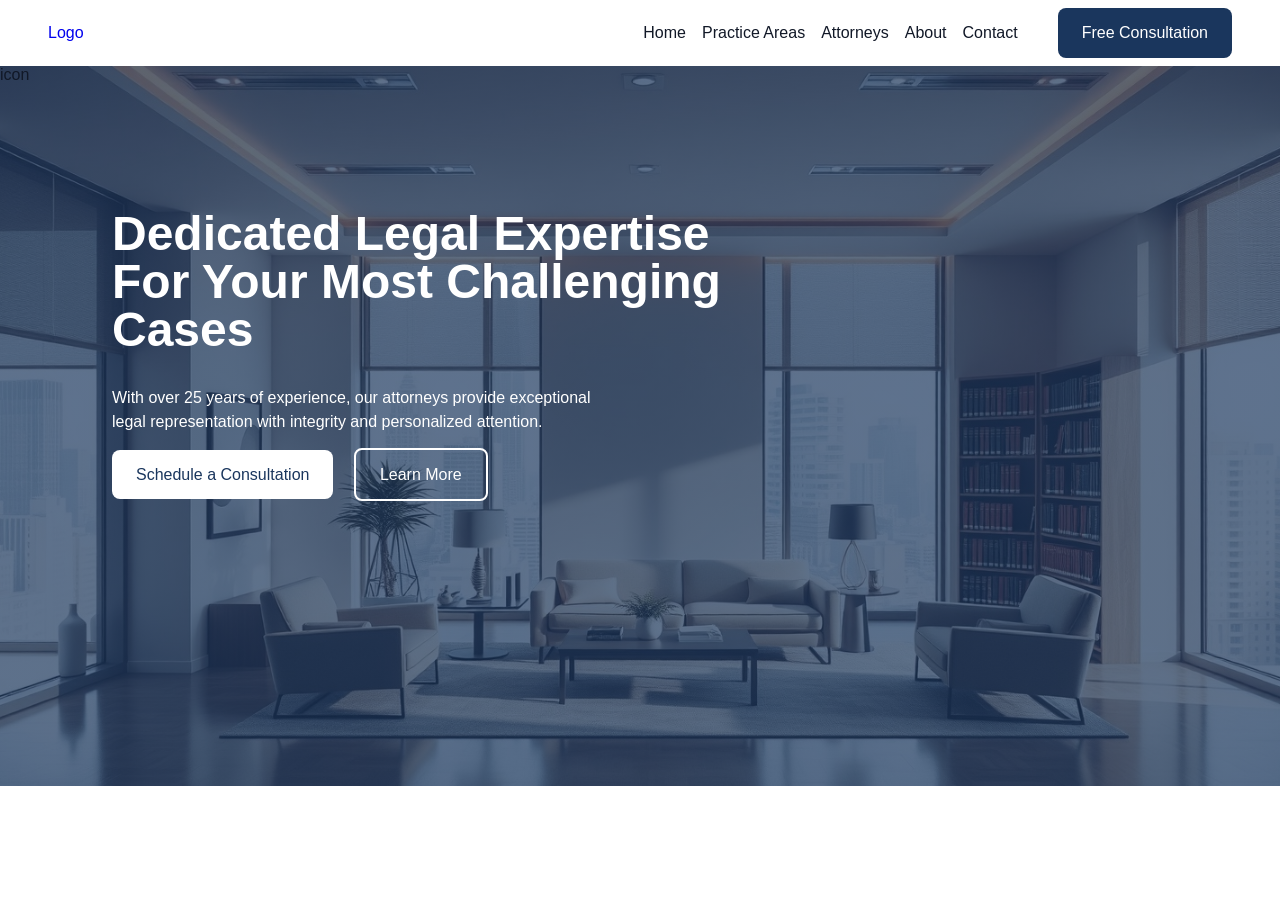
==== index.html @ 7a060d81 "styled hero section" ====
<!DOCTYPE html>
<html lang="en">
  <head>
    <meta charset="UTF-8" />
    <meta name="viewport" content="width=device-width, initial-scale=1.0" />
    <title>Morgan & Associates</title>
    <link rel="stylesheet" href="style.css" />
  </head>
  <body>
    <!-- Header -->
    <header class="navigation">
      <div class="navigation-container">
        <a href="#">Logo</a>

        <nav class="navlinks">
          <ul>
            <li><a href="#">Home</a></li>
            <li><a href="#">Practice Areas</a></li>
            <li><a href="#">Attorneys</a></li>
            <li><a href="#">About</a></li>
            <li><a href="#">Contact</a></li>
          </ul>
          <a href="#" class="nav-cta">Free Consultation</a>
          <a href="#" class="menu">menu</a>
        </nav>
      </div>
    </header>
    <!-- Header End -->

    <!-- Hero Section -->
    <section class="hero-section">
      <div class="hero-container">
        <div class="hero-content">
          <h1>
            Dedicated Legal Expertise <br />
            For Your Most Challenging <br />
            Cases
          </h1>
          <p>
            With over 25 years of experience, our attorneys provide exceptional
            <br />
            legal representation with integrity and personalized attention.
          </p>
          <div class="hero-btn">
            <a href="#">Schedule a Consultation</a>
            <a href="#" class="non-active">Learn More</a>
          </div>
        </div>
        <div>icon</div>
      </div>
    </section>
    <!-- Hero Section End -->
  </body>
</html>
---- style.css ----
* {
  margin: 0;
  padding: 0;
  box-sizing: border-box;
}

html {
  scroll-behavior: smooth;
}

:root {
  --primary-color--: #fff;
  --secondary-color--: #fafafb;
  --accent-color--: #1a365d;
  --border-radius--: 12px;
  --small-border-radius--: 8px;
}

body {
  font-family: "Montserrat", sans-serif;
  color: #111827;
}

ul {
  list-style: none;
}

a {
  text-decoration: none;
}

/* Header */

.navigation {
  padding: 0.5rem 3rem;
  background: var(--primary-color--);
}

.navigation-container {
  display: flex;
  align-items: center;
  justify-content: space-between;
}

.navlinks {
  display: flex;
  gap: 2.5rem;
  align-items: center;
}

.navlinks ul {
  display: flex;
  gap: 1rem;
  align-items: center;
}

.navlinks li a {
  color: #111827;
  font-weight: 500;
}

.nav-cta {
  padding: 1rem 1.5rem;
  background: var(--accent-color--);
  color: var(--primary-color--);
  border-radius: var(--small-border-radius--);
}

.navigation .menu {
  display: none;
}
/* Header End */

/* Hero Sectio */

.hero-section {
  background: linear-gradient(rgba(26, 54, 93, 0.7), rgba(26, 54, 93, 0.7)),
    url(images/banner.jpg);
  height: 80vh;
  width: 100%;
  background-position: center;
  background-size: cover;
  position: relative;
}

.hero-content {
  position: absolute;
  top: 9rem;
  left: 7rem;
}

.hero-content h1 {
  color: var(--primary-color--);
  font-size: 3rem;
  line-height: 3rem;
}

.hero-content p {
  color: var(--primary-color--);
  line-height: 1.5rem;
  margin-top: 2rem;
}

.hero-btn {
  margin-top: 2rem;
}

.hero-btn a {
  padding: 1rem 1.5rem;
  background: var(--primary-color--);
  color: var(--accent-color--);
  border-radius: var(--small-border-radius--);
  font-weight: 500;
}

.hero-btn .non-active {
  background: transparent;
  color: var(--primary-color--);
  border: 2px solid var(--primary-color--);
  margin-left: 1rem;
}
/* Hero Sectio End */
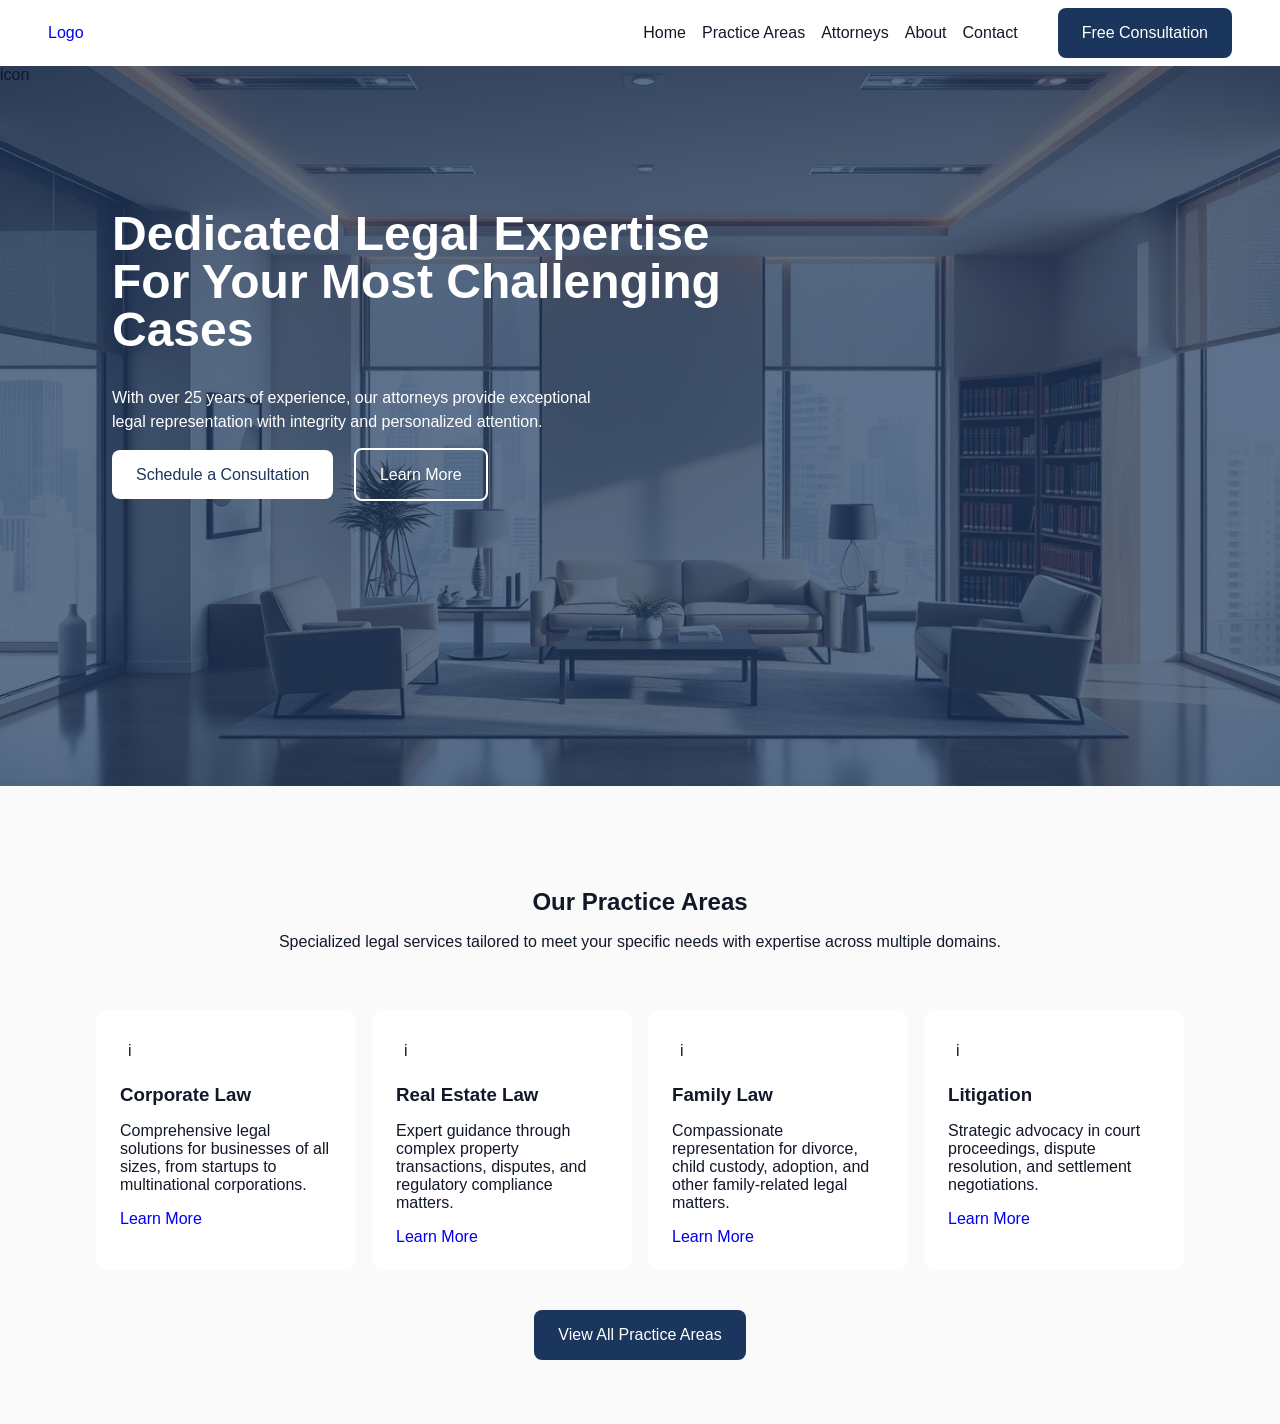
==== commit 98be2330: "styled practice area" ====
--- a/index.html
+++ b/index.html
@@ -50,5 +50,64 @@
       </div>
     </section>
     <!-- Hero Section End -->
+
+    <!-- Practice Areas -->
+    <section class="practice-area">
+      <div class="practice-area-container">
+        <div class="practice-area-topber">
+          <h2>Our Practice Areas</h2>
+          <p>
+            Specialized legal services tailored to meet your specific needs with
+            expertise across multiple domains.
+          </p>
+        </div>
+        <div class="practice-grid">
+          <!-- practice Item 1 -->
+          <div class="practice-items">
+            <div>i</div>
+            <h3>Corporate Law</h3>
+            <p>
+              Comprehensive legal solutions for businesses of all sizes, from
+              startups to multinational corporations.
+            </p>
+            <a href="#">Learn More </a>
+          </div>
+          <!-- practice Item 2 -->
+          <div class="practice-items">
+            <div>i</div>
+            <h3>Real Estate Law</h3>
+            <p>
+              Expert guidance through complex property transactions, disputes,
+              and regulatory compliance matters.
+            </p>
+            <a href="#">Learn More </a>
+          </div>
+          <!-- practice Item 3 -->
+          <div class="practice-items">
+            <div>i</div>
+            <h3>Family Law</h3>
+            <p>
+              Compassionate representation for divorce, child custody, adoption,
+              and other family-related legal matters.
+            </p>
+            <a href="#">Learn More </a>
+          </div>
+          <!-- practice Item 4 -->
+          <div class="practice-items">
+            <div>i</div>
+            <h3>Litigation</h3>
+            <p>
+              Strategic advocacy in court proceedings, dispute resolution, and
+              settlement negotiations.
+            </p>
+            <a href="#">Learn More </a>
+          </div>
+        </div>
+        <div class="practice-cta">
+          <a href="#">View All Practice Areas</a>
+        </div>
+      </div>
+    </section>
+    <!-- Practice Areas End -->
   </body>
 </html>
--- a/style.css
+++ b/style.css
@@ -120,3 +120,56 @@
   margin-left: 1rem;
 }
 /* Hero Sectio End */
+
+/* Practice Area */
+
+.practice-area {
+  padding: 2rem 3rem;
+  background: var(--secondary-color--);
+}
+
+.practice-area-container {
+  padding: 2rem;
+}
+
+.practice-area-topber {
+  text-align: center;
+  line-height: 2.5rem;
+  padding: 2rem;
+}
+
+.practice-grid {
+  display: grid;
+  gap: 1rem;
+  grid-template-columns: repeat(4, 1fr);
+  padding: 1rem;
+}
+
+.practice-items {
+  display: flex;
+  gap: 1rem;
+  flex-direction: column;
+  background: var(--primary-color--);
+  padding: 1.5rem;
+  border-radius: var(--border-radius--);
+}
+
+.practice-items div {
+  padding: 0.5rem;
+}
+
+.practice-cta {
+  display: flex;
+  align-items: center;
+  justify-content: center;
+  margin-top: 1.5rem;
+}
+
+.practice-cta a {
+  padding: 1rem 1.5rem;
+  background: var(--accent-color--);
+  color: var(--primary-color--);
+  border-radius: var(--small-border-radius--);
+  font-weight: 500;
+}
+/* Practice Area End */
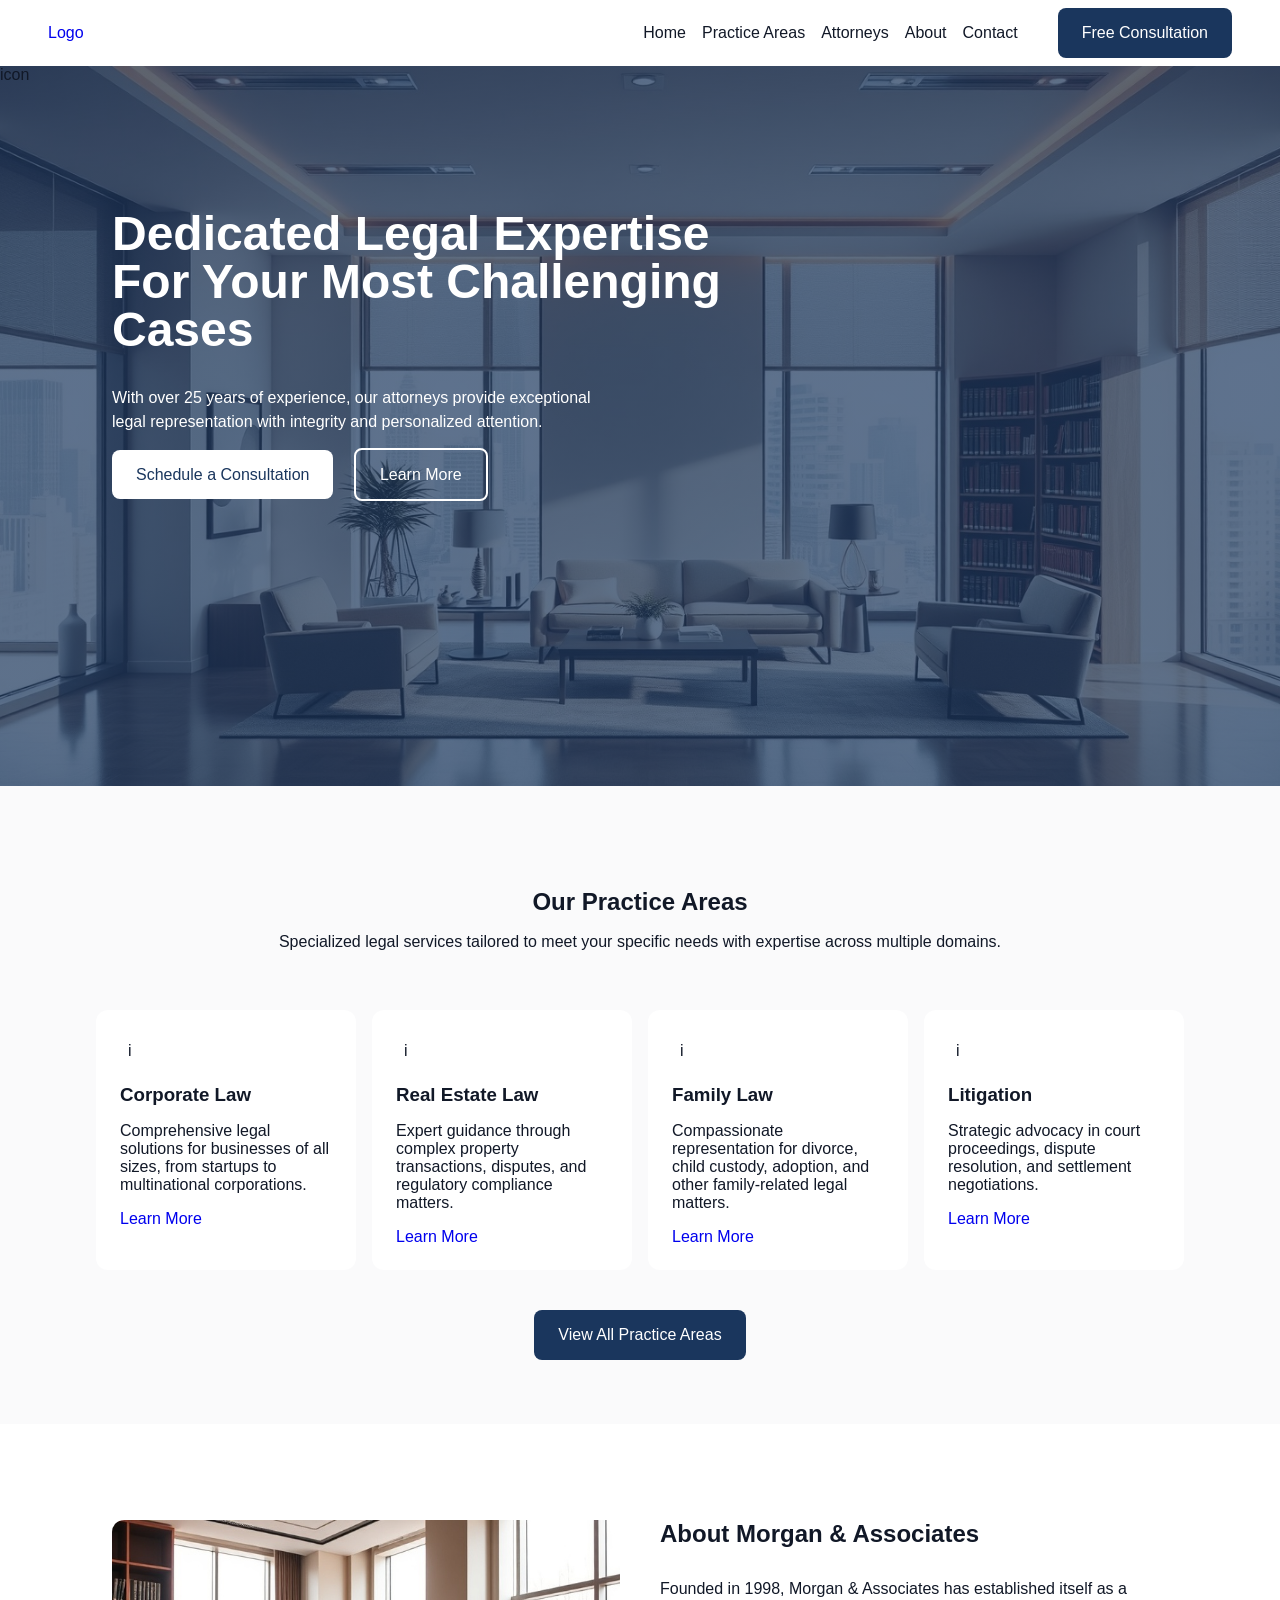
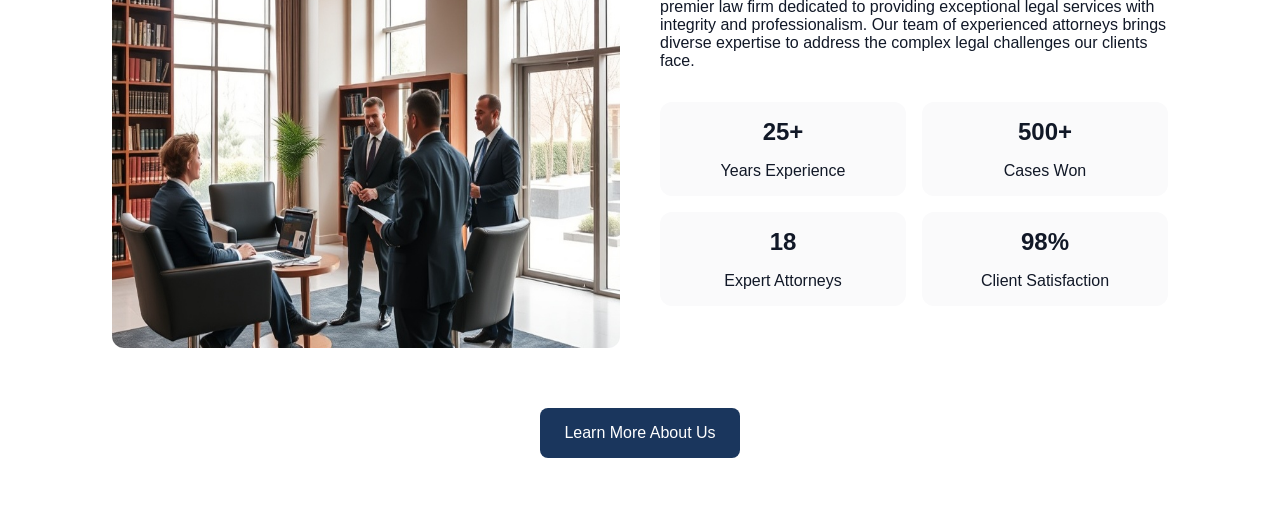
==== commit 28ff7169: "styled about firm" ====
--- a/index.html
+++ b/index.html
@@ -109,5 +109,54 @@
       </div>
     </section>
     <!-- Practice Areas End -->
+
+    <!-- About Firm Preview -->
+    <section class="about-firm">
+      <div class="about-firm-container">
+        <div class="about-firm-grid">
+          <!-- About Left Col -->
+          <div class="about-firm-items">
+            <img src="images/about.jpg" alt="About Our Firm" />
+          </div>
+          <!-- About Right Col -->
+          <div class="about-firm-items-right">
+            <h2>About Morgan & Associates</h2>
+            <p>
+              Founded in 1998, Morgan & Associates has established itself as a
+              premier law firm dedicated to providing exceptional legal services
+              with integrity and professionalism. Our team of experienced
+              attorneys brings diverse expertise to address the complex legal
+              challenges our clients face.
+            </p>
+            <div class="about-sub-grid">
+              <!-- Sub Grid Item 1 -->
+              <div class="sub-grid-items">
+                <p class="sub-heading">25+</p>
+                <p>Years Experience</p>
+              </div>
+              <!-- Sub Grid Item 2 -->
+              <div class="sub-grid-items">
+                <p class="sub-heading">500+</p>
+                <p>Cases Won</p>
+              </div>
+              <!-- Sub Grid Item 3 -->
+              <div class="sub-grid-items">
+                <p class="sub-heading">18</p>
+                <p>Expert Attorneys</p>
+              </div>
+              <!-- Sub Grid Item 4 -->
+              <div class="sub-grid-items">
+                <p class="sub-heading">98%</p>
+                <p>Client Satisfaction</p>
+              </div>
+            </div>
+          </div>
+        </div>
+        <div class="about-firm-cta">
+          <a href="#">Learn More About Us</a>
+        </div>
+      </div>
+    </section>
+    <!-- About Firm Preview End -->
   </body>
 </html>
--- a/style.css
+++ b/style.css
@@ -173,3 +173,70 @@
   font-weight: 500;
 }
 /* Practice Area End */
+
+/* About Firm Preview */
+
+.about-firm {
+  padding: 2rem 3rem;
+  background: var(--primary-color--);
+}
+
+.about-firm-container {
+  padding: 2rem;
+}
+
+.about-firm-grid {
+  display: grid;
+  gap: 2.5rem;
+  grid-template-columns: repeat(2, 1fr);
+  padding: 2rem;
+}
+
+.about-firm-items img {
+  width: 100%;
+  height: 428px;
+  border-radius: var(--border-radius--);
+}
+
+.about-firm-items-right {
+  display: flex;
+  gap: 2rem;
+  flex-direction: column;
+}
+
+.about-sub-grid {
+  display: grid;
+  gap: 1rem;
+  grid-template-columns: repeat(2, 1fr);
+}
+
+.sub-grid-items {
+  display: flex;
+  gap: 1rem;
+  flex-direction: column;
+  text-align: center;
+  padding: 1rem;
+  background: var(--secondary-color--);
+  border-radius: var(--border-radius--);
+}
+
+.sub-heading {
+  font-weight: bold;
+  font-size: 1.5rem;
+}
+
+.about-firm-cta {
+  display: flex;
+  align-items: center;
+  justify-content: center;
+  margin-top: 1.5rem;
+}
+
+.about-firm-cta a {
+  padding: 1rem 1.5rem;
+  background: var(--accent-color--);
+  color: var(--primary-color--);
+  border-radius: var(--small-border-radius--);
+  font-weight: 500;
+}
+/* About Firm Preview End */
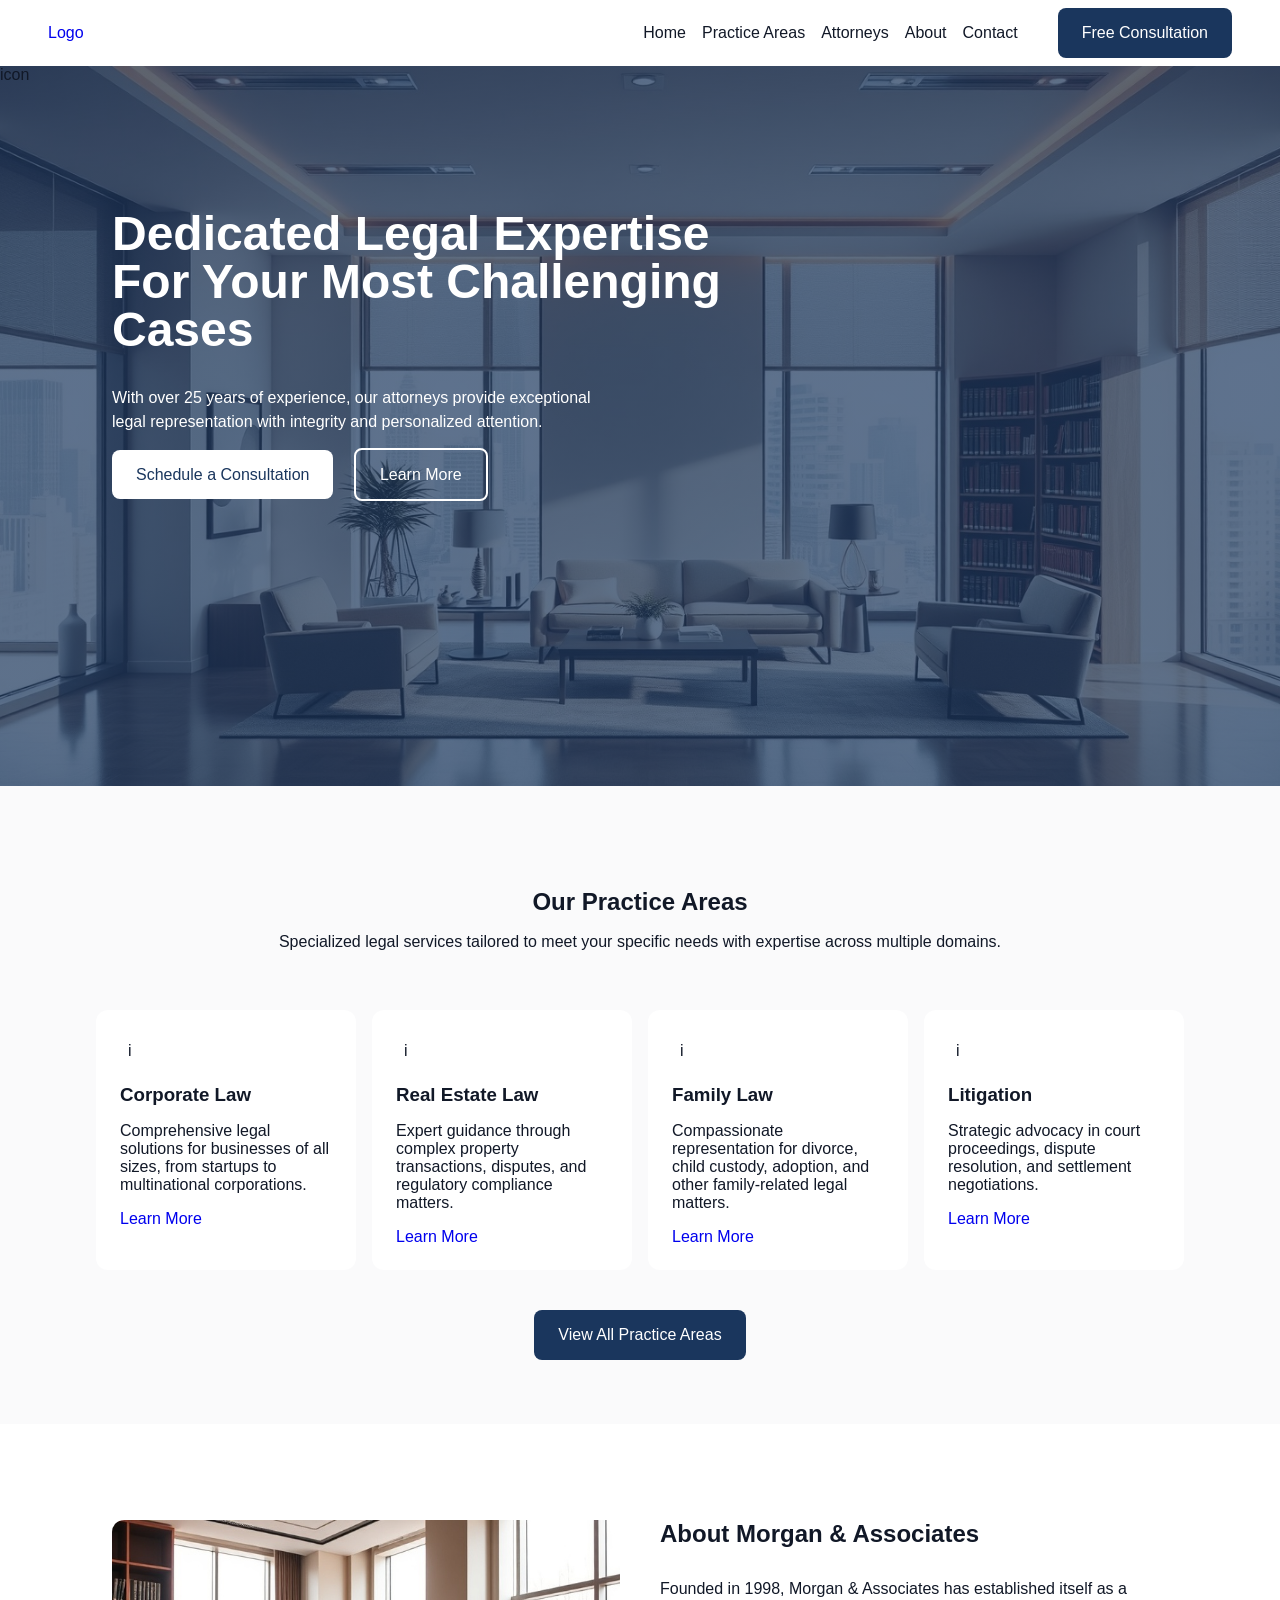
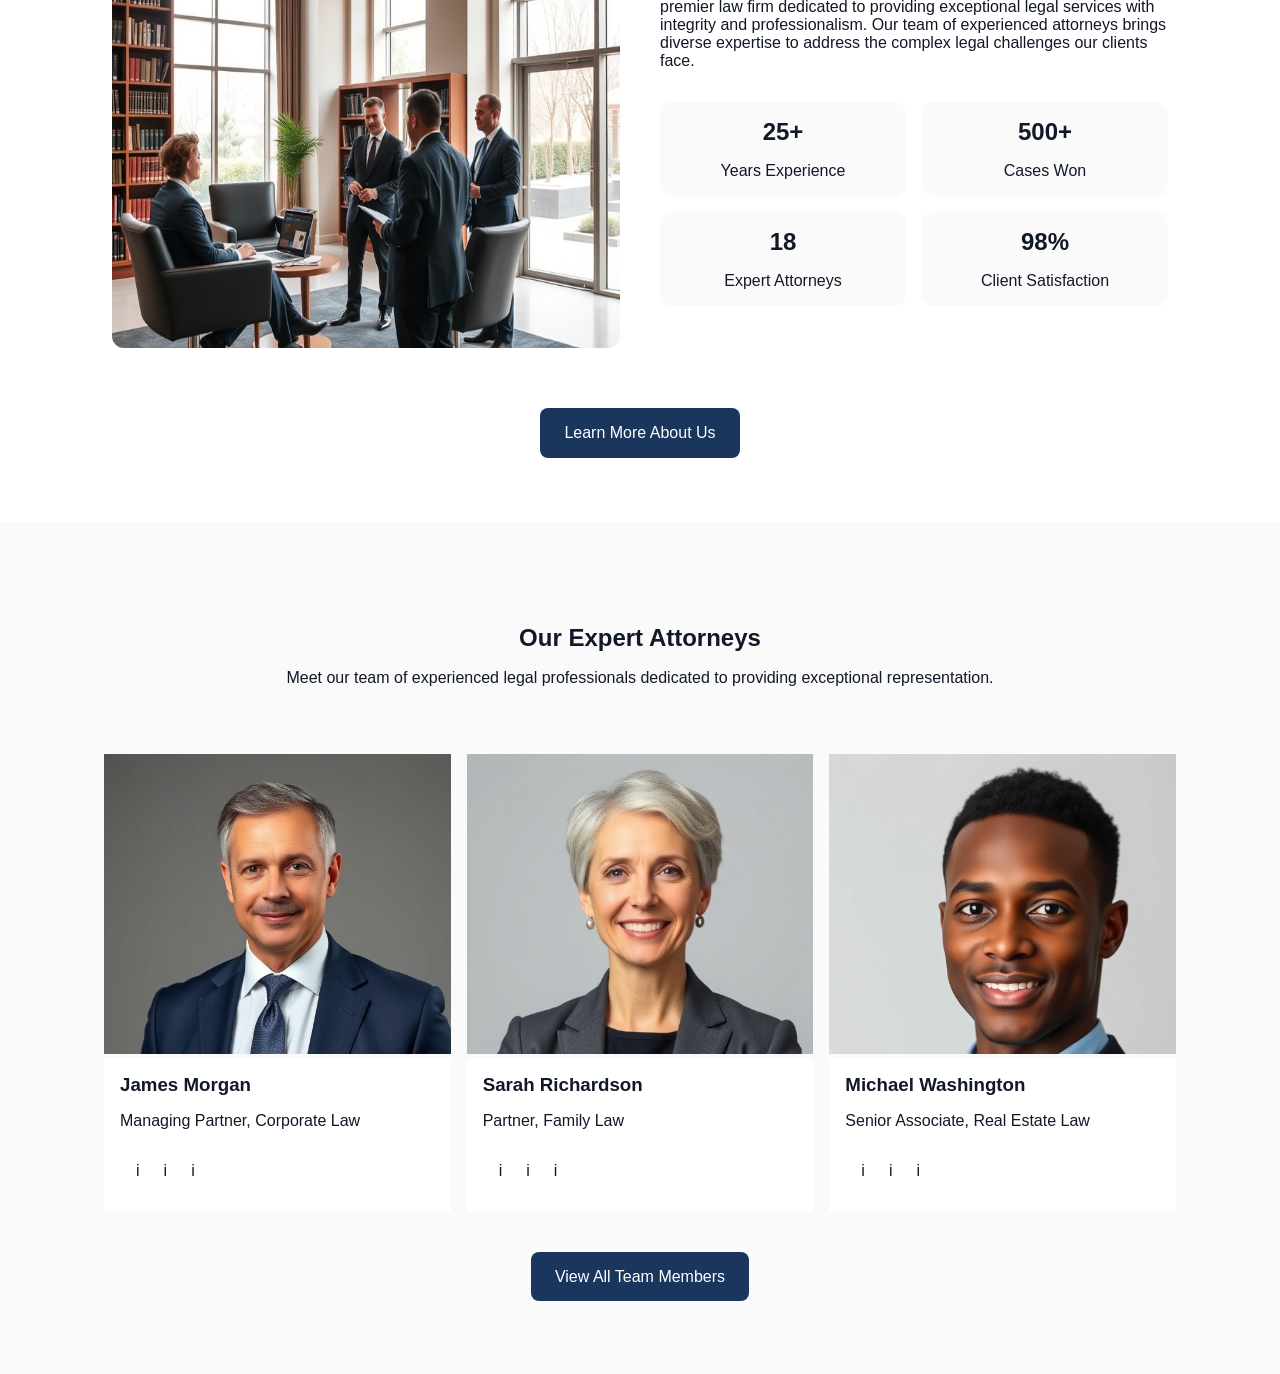
==== commit 93dae5c0: "styled arttorney section" ====
--- a/index.html
+++ b/index.html
@@ -158,5 +158,91 @@
       </div>
     </section>
     <!-- About Firm Preview End -->
+
+    <!-- Featured Attorneys -->
+    <section class="featured-attorney">
+      <div class="featured-attorney-container">
+        <div class="attorney-topber">
+          <h2>Our Expert Attorneys</h2>
+          <p>
+            Meet our team of experienced legal professionals dedicated to
+            providing exceptional representation.
+          </p>
+        </div>
+        <div class="attorney-grid">
+          <!-- attorney-item 1 -->
+          <div class="attorney-items">
+            <div class="img-container">
+              <img src="images/attorney-1.jpg" alt="James Morgan" />
+              <div class="img-text">
+                <p class="arttorney-details">
+                  With over 20 years of experience in corporate law, James leads
+                  our firm with expertise in complex business litigation and
+                  strategic legal counsel for Fortune 500 companies.
+                </p>
+              </div>
+            </div>
+            <div class="attorney-items-text">
+              <h3>James Morgan</h3>
+              <p>Managing Partner, Corporate Law</p>
+              <div class="icons">
+                <p>i</p>
+                <p>i</p>
+                <p>i</p>
+              </div>
+            </div>
+          </div>
+          <!-- attorney-item 2 -->
+          <div class="attorney-items">
+            <div class="img-container">
+              <img src="images/attorney-2.jpg" alt="Sarah Richardson" />
+              <div class="img-text">
+                <p class="arttorney-details">
+                  Sarah specializes in family law with particular expertise in
+                  high-asset divorce cases and complex child custody
+                  arrangements. She is known for her compassionate yet strategic
+                  approach.
+                </p>
+              </div>
+            </div>
+            <div class="attorney-items-text">
+              <h3>Sarah Richardson</h3>
+              <p>Partner, Family Law</p>
+              <div class="icons">
+                <p>i</p>
+                <p>i</p>
+                <p>i</p>
+              </div>
+            </div>
+          </div>
+          <!-- attorney-item 3 -->
+          <div class="attorney-items">
+            <div class="img-container">
+              <img src="images/attorney-3.jpg" alt="Michael Washington" />
+              <div class="img-text">
+                <p class="arttorney-details">
+                  Michael brings innovative approaches to real estate law,
+                  handling complex commercial property transactions and
+                  development projects across multiple jurisdictions.
+                </p>
+              </div>
+            </div>
+            <div class="attorney-items-text">
+              <h3>Michael Washington</h3>
+              <p>Senior Associate, Real Estate Law</p>
+              <div class="icons">
+                <p>i</p>
+                <p>i</p>
+                <p>i</p>
+              </div>
+            </div>
+          </div>
+          <div class="arttorney-cta">
+            <a href="#">View All Team Members</a>
+          </div>
+        </div>
+      </div>
+    </section>
+    <!-- Featured Attorneys End -->
   </body>
 </html>
--- a/style.css
+++ b/style.css
@@ -240,3 +240,84 @@
   font-weight: 500;
 }
 /* About Firm Preview End */
+
+/* Featured Attorney */
+
+.featured-attorney {
+  padding: 2rem 3rem;
+  background: var(--secondary-color--);
+}
+
+.featured-attorney-container {
+  padding: 2rem;
+}
+
+.attorney-topber {
+  text-align: center;
+  line-height: 2.5rem;
+  padding: 2rem;
+}
+
+.attorney-grid {
+  display: grid;
+  gap: 1rem;
+  grid-template-columns: repeat(3, 1fr);
+  padding: 1.5rem;
+}
+
+/* .attorney-items {
+  display: flex;
+  flex-direction: column;
+} */
+
+.attorney-items img {
+  width: 100%;
+  height: 300px;
+  object-position: top;
+  object-fit: cover;
+}
+
+.attorney-items .img-container {
+  position: relative;
+}
+
+.arttorney-details {
+  position: absolute;
+  width: 81%;
+  top: 6rem;
+  left: 3rem;
+  display: none;
+}
+
+.attorney-items-text {
+  padding: 1rem;
+  background: var(--primary-color--);
+}
+
+.attorney-items-text {
+  display: flex;
+  gap: 1rem;
+  flex-direction: column;
+}
+
+.icons {
+  display: flex;
+  gap: 1.5rem;
+  padding: 1rem;
+}
+
+.arttorney-cta {
+  margin-top: 2.5rem;
+  text-align: center;
+  grid-column: 2/3;
+}
+
+.arttorney-cta a {
+  padding: 1rem 1.5rem;
+  background: var(--accent-color--);
+  color: var(--primary-color--);
+  border-radius: var(--small-border-radius--);
+  font-weight: 500;
+  grid-column: 2/3;
+}
+/* Featured Attorney End */
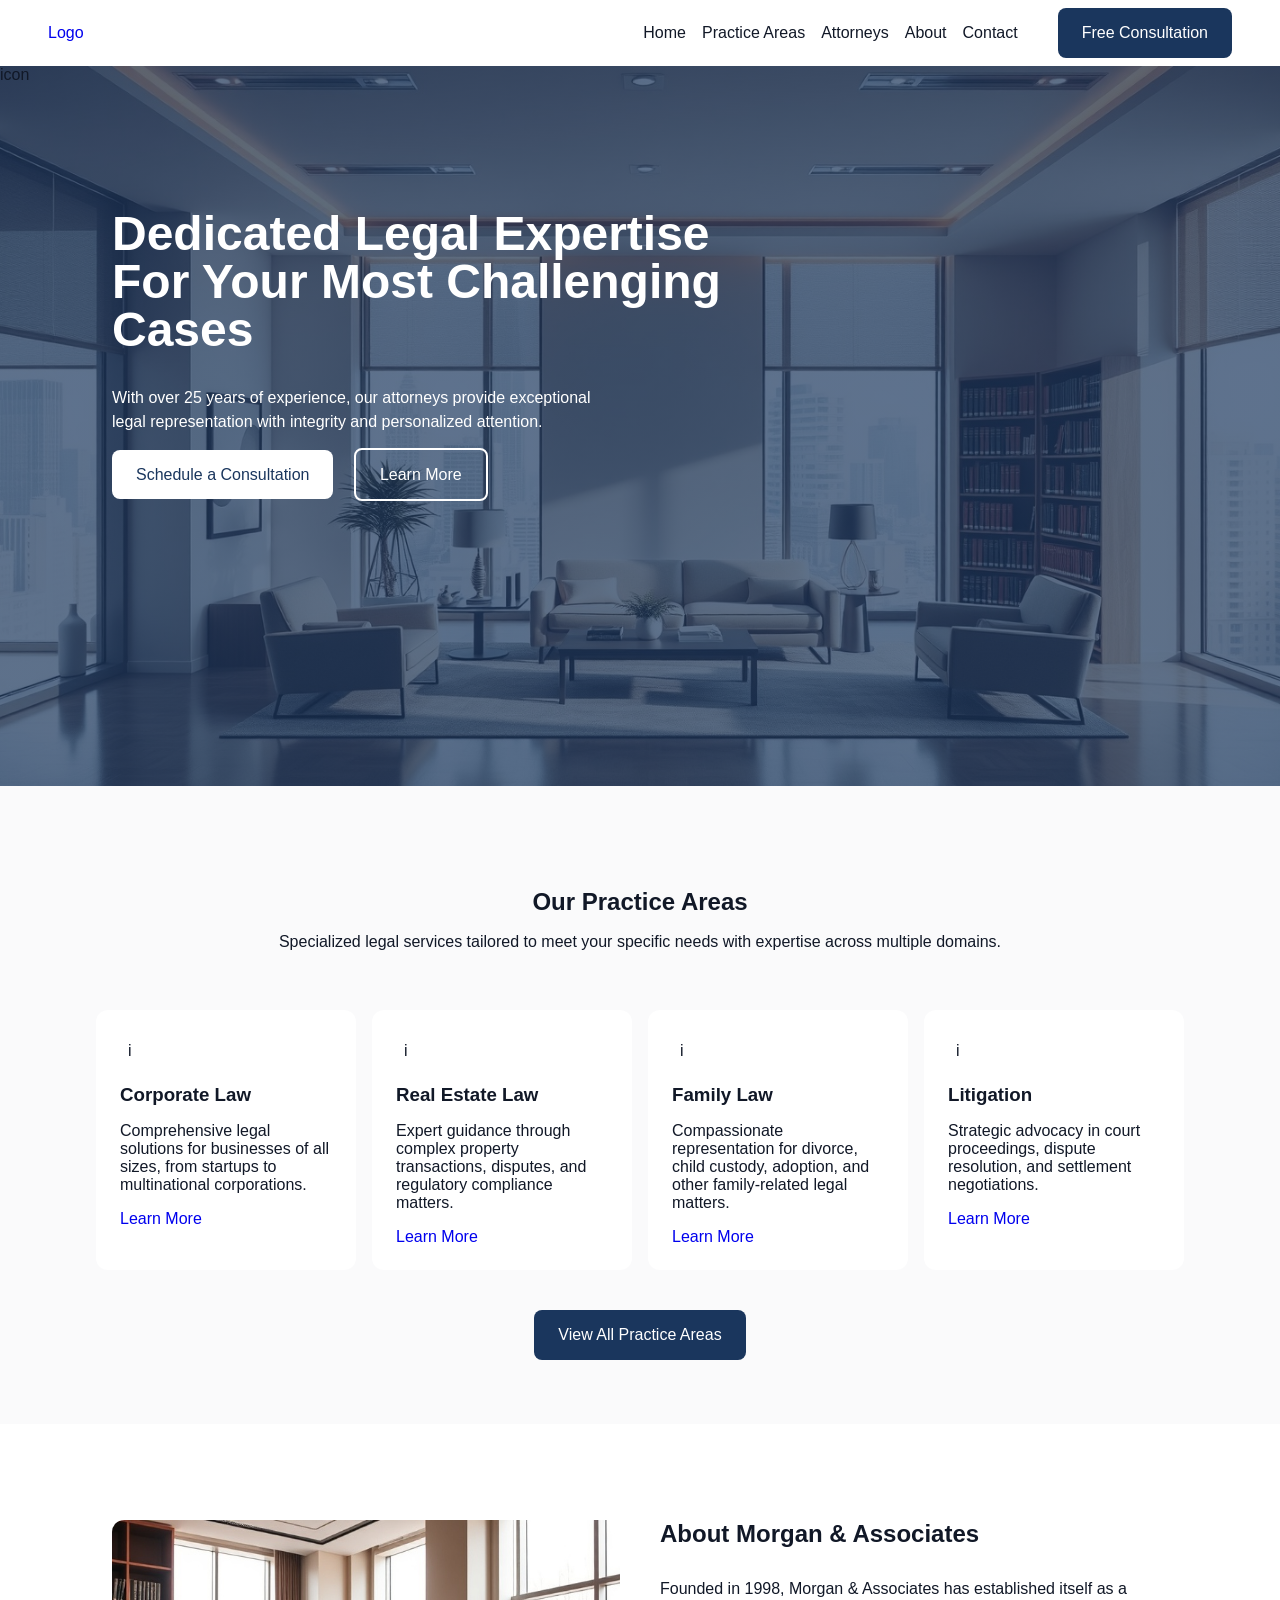
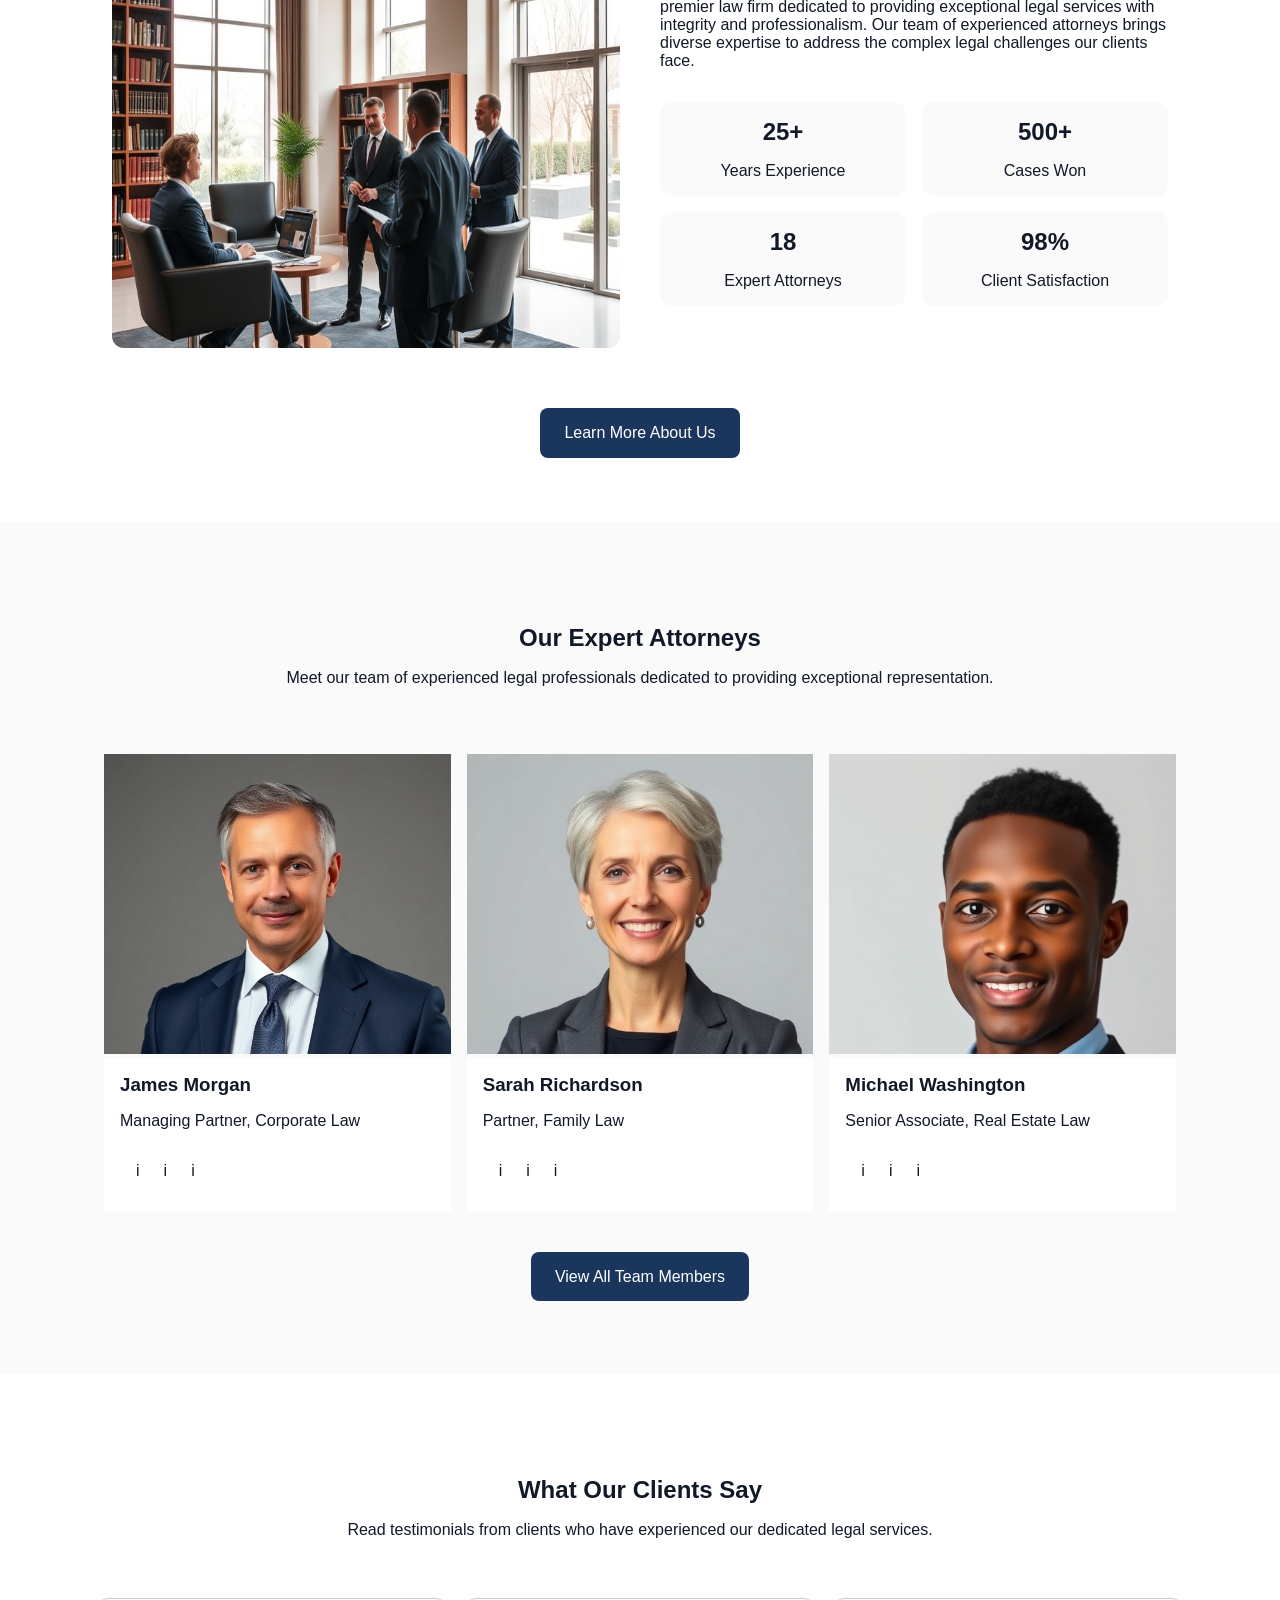
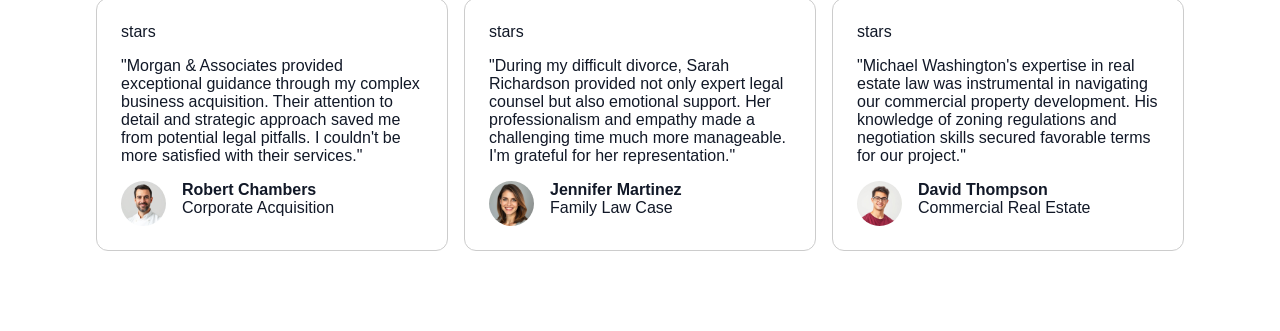
==== commit 7cee9661: "styled testimonial" ====
--- a/index.html
+++ b/index.html
@@ -244,5 +244,72 @@
       </div>
     </section>
     <!-- Featured Attorneys End -->
+
+    <!-- Client Testimonials -->
+    <section class="client-testimonial">
+      <div class="client-testimonial-container">
+        <div class="client-testimonial-topber">
+          <h2>What Our Clients Say</h2>
+          <p>
+            Read testimonials from clients who have experienced our dedicated
+            legal services.
+          </p>
+        </div>
+        <div class="testimonial-grid">
+          <!-- Testimonial Item 1 -->
+          <div class="testimonial-items">
+            <div class="stars">stars</div>
+            <p>
+              "Morgan & Associates provided exceptional guidance through my
+              complex business acquisition. Their attention to detail and
+              strategic approach saved me from potential legal pitfalls. I
+              couldn't be more satisfied with their services."
+            </p>
+            <div class="profile">
+              <img src="images/testimonial-2.jpg" alt="" />
+              <div class="profile-text">
+                <h4>Robert Chambers</h4>
+                <p>Corporate Acquisition</p>
+              </div>
+            </div>
+          </div>
+          <!-- Testimonial Item 2 -->
+          <div class="testimonial-items">
+            <div class="stars">stars</div>
+            <p>
+              "During my difficult divorce, Sarah Richardson provided not only
+              expert legal counsel but also emotional support. Her
+              professionalism and empathy made a challenging time much more
+              manageable. I'm grateful for her representation."
+            </p>
+            <div class="profile">
+              <img src="images/testimonial-1.jpg" alt="" />
+              <div class="profile-text">
+                <h4>Jennifer Martinez</h4>
+                <p>Family Law Case</p>
+              </div>
+            </div>
+          </div>
+          <!-- Testimonial Item 3 -->
+          <div class="testimonial-items">
+            <div class="stars">stars</div>
+            <p>
+              "Michael Washington's expertise in real estate law was
+              instrumental in navigating our commercial property development.
+              His knowledge of zoning regulations and negotiation skills secured
+              favorable terms for our project."
+            </p>
+            <div class="profile">
+              <img src="images/testimonial-3.jpg" alt="" />
+              <div class="profile-text">
+                <h4>David Thompson</h4>
+                <p>Commercial Real Estate</p>
+              </div>
+            </div>
+          </div>
+        </div>
+      </div>
+    </section>
+    <!-- Client Testimonials End -->
   </body>
 </html>
--- a/style.css
+++ b/style.css
@@ -321,3 +321,48 @@
   grid-column: 2/3;
 }
 /* Featured Attorney End */
+
+/* Client Testimonial */
+
+.client-testimonial {
+  padding: 2rem 3rem;
+  background: var(--primary-color--);
+}
+
+.client-testimonial-container {
+  padding: 2rem;
+}
+
+.client-testimonial-topber {
+  text-align: center;
+  line-height: 2.5rem;
+  padding: 2rem;
+}
+
+.testimonial-grid {
+  display: grid;
+  gap: 1rem;
+  grid-template-columns: repeat(3, 1fr);
+  padding: 1rem;
+}
+
+.testimonial-items {
+  display: flex;
+  gap: 1rem;
+  flex-direction: column;
+  padding: 1.5rem;
+  border: 1px solid #ccc;
+  border-radius: var(--border-radius--);
+}
+
+.profile {
+  display: flex;
+  gap: 1rem;
+}
+
+.profile img {
+  width: 45px;
+  height: 45px;
+  border-radius: 50%;
+}
+/* Client Testimonial End */
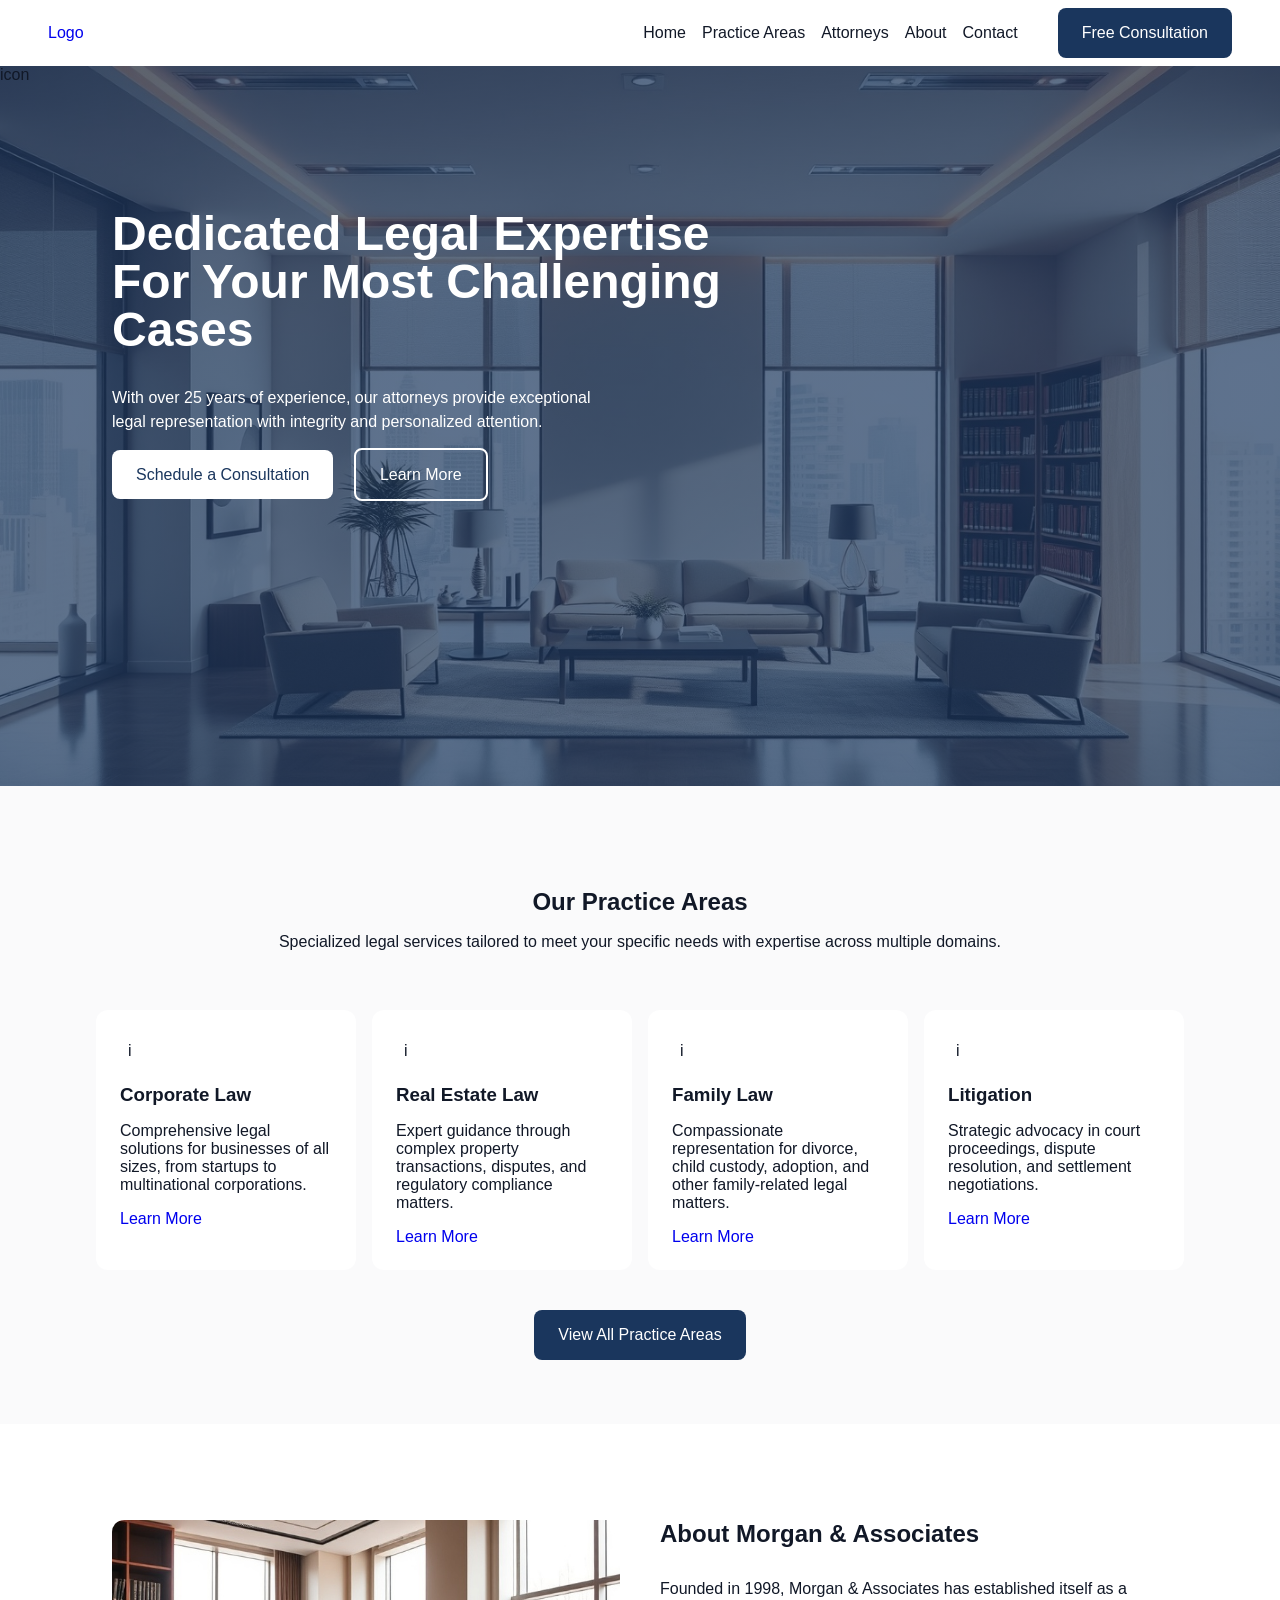
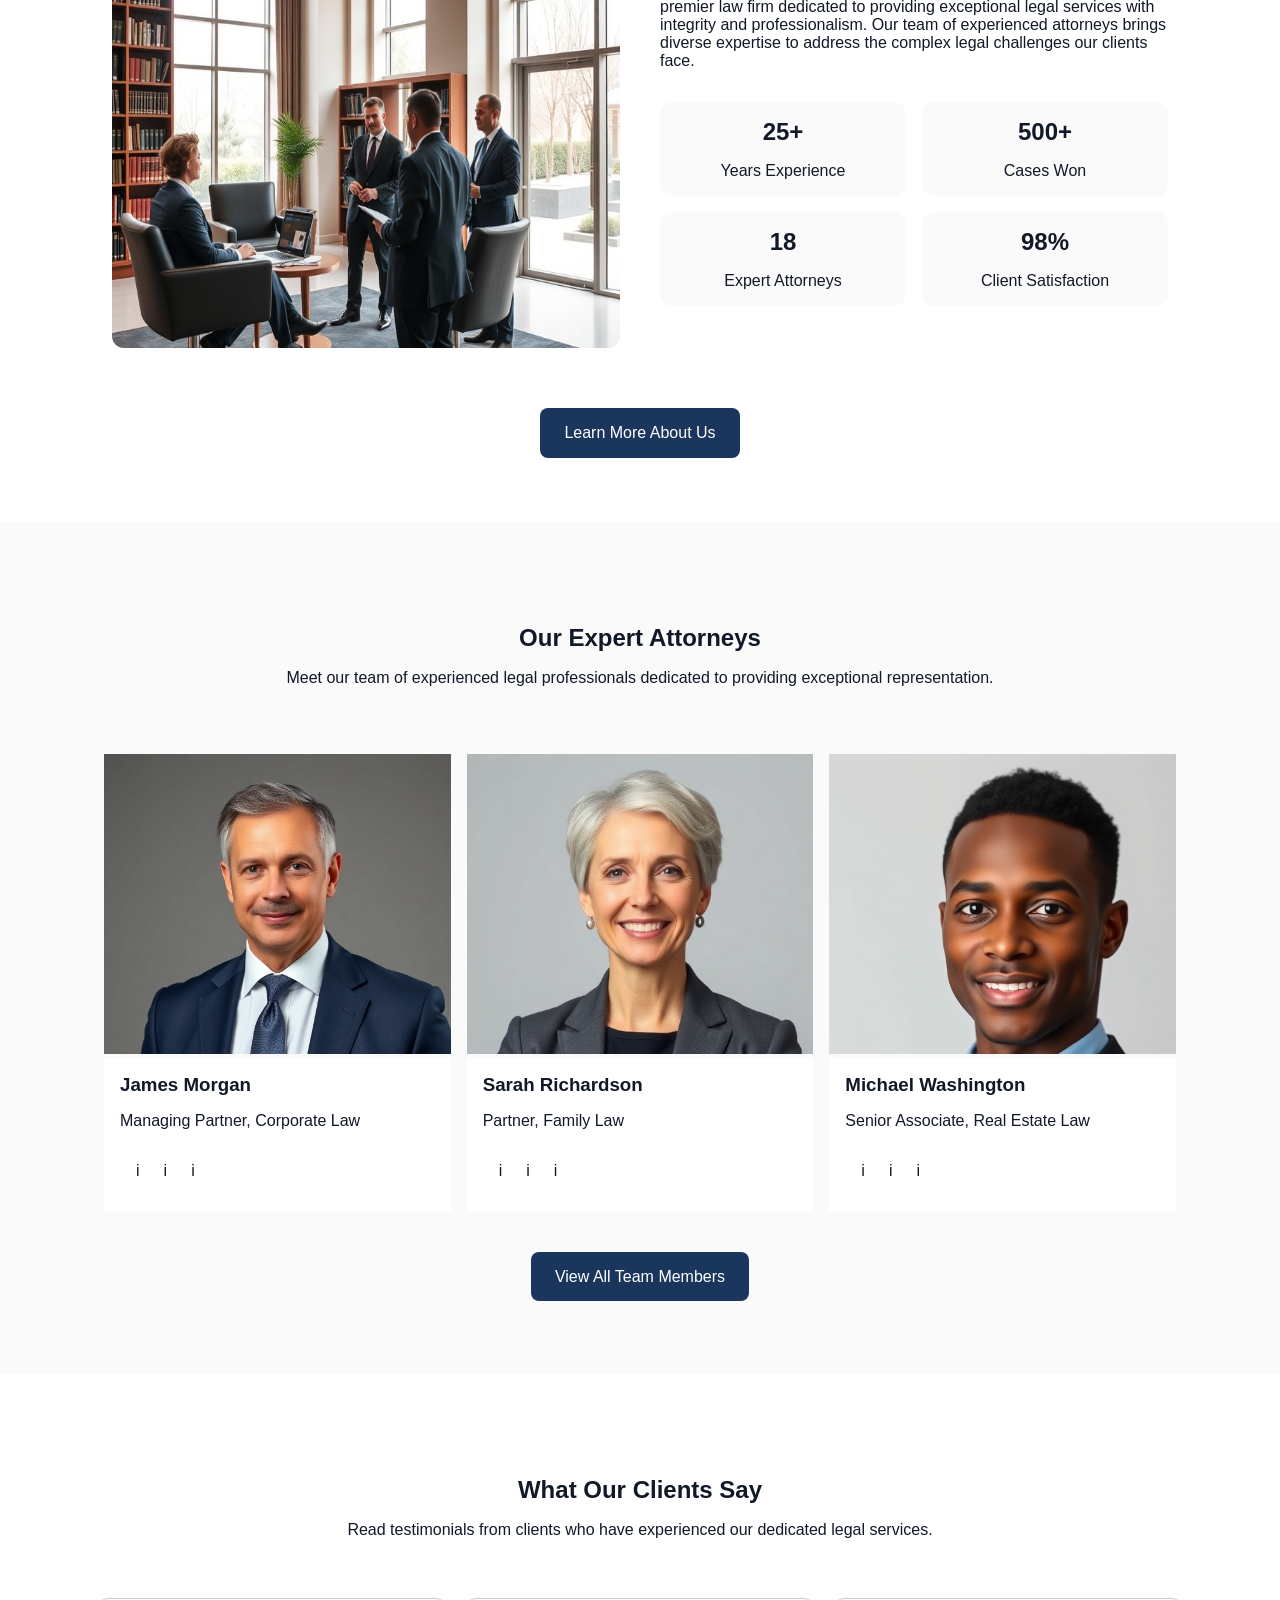
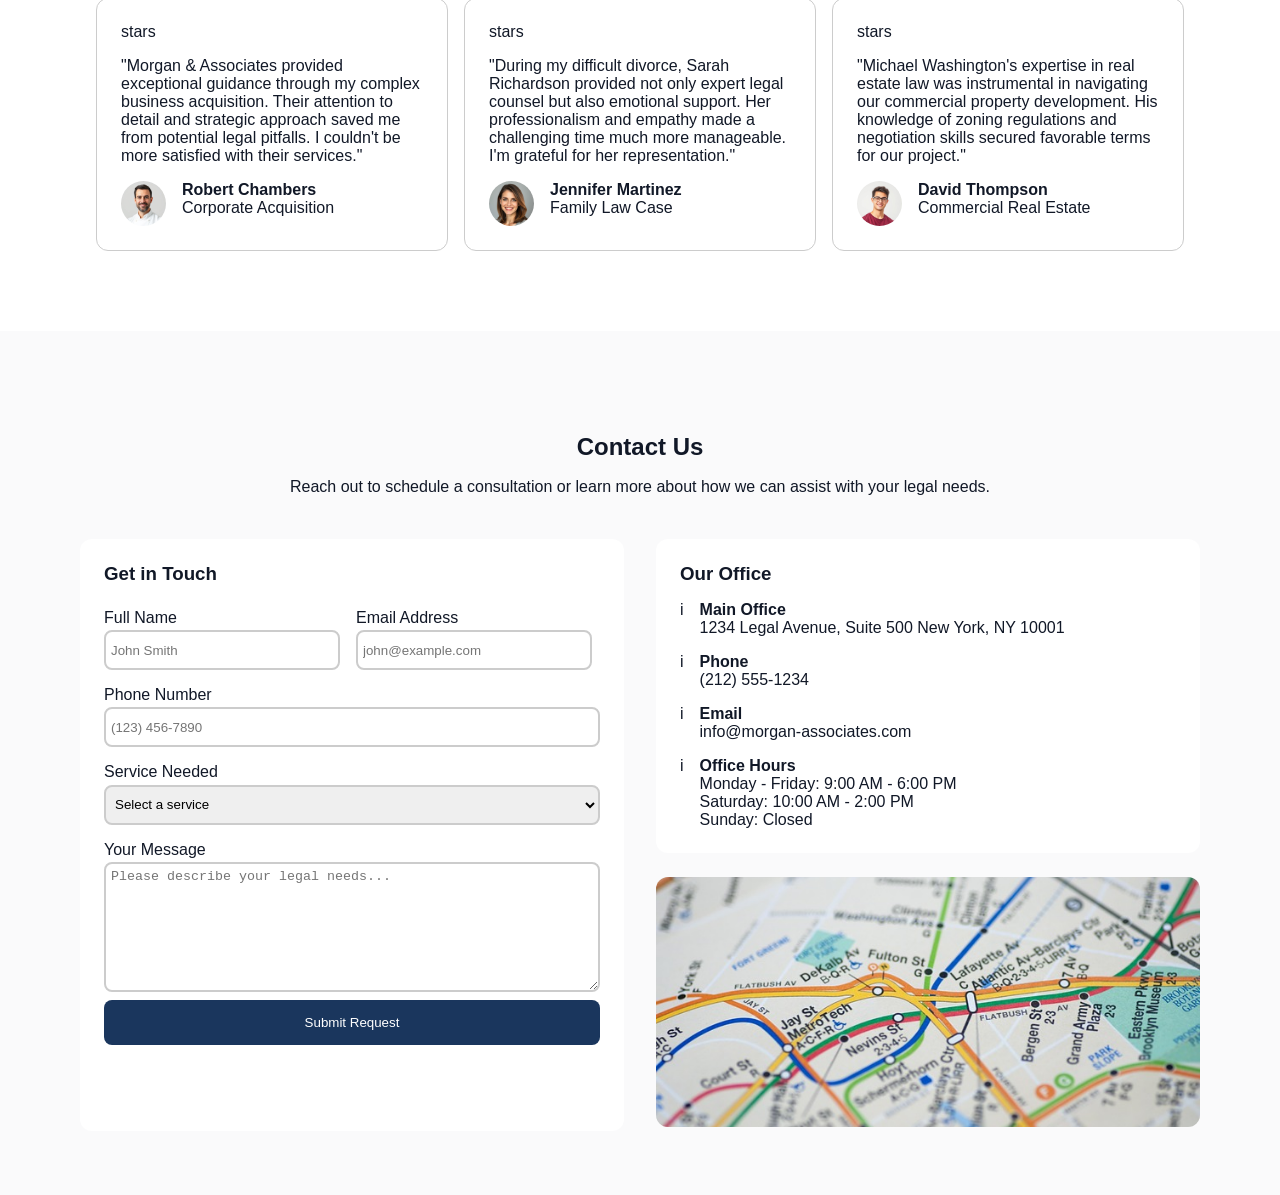
==== commit 21c90ba9: "styled contact section" ====
--- a/index.html
+++ b/index.html
@@ -311,5 +311,118 @@
       </div>
     </section>
     <!-- Client Testimonials End -->
+
+    <!-- Contact Section -->
+    <section class="contact-section">
+      <div class="contact-section-container">
+        <div class="contact-topber">
+          <h2>Contact Us</h2>
+          <p>
+            Reach out to schedule a consultation or learn more about how we can
+            assist with your legal needs.
+          </p>
+        </div>
+        <div class="contact-grid">
+          <!-- Contact Item 1 -->
+          <div class="contact-items">
+            <h3>Get in Touch</h3>
+            <form>
+              <!-- Topber -->
+              <div class="form-topber">
+                <div>
+                  <label for="name">Full Name</label>
+                  <input type="text" id="name" placeholder="John Smith" />
+                </div>
+                <div>
+                  <label for="email">Email Address</label>
+                  <input
+                    type="email"
+                    id="email"
+                    placeholder="john@example.com"
+                  />
+                </div>
+              </div>
+              <!-- Topber End -->
+              <!-- Tel -->
+              <div class="input-wrap">
+                <label for="phone">Phone Number</label>
+                <input type="tel" id="phone" placeholder="(123) 456-7890" />
+              </div>
+              <!-- Service -->
+              <div class="input-wrap">
+                <label for="service">Service Needed</label>
+                <div class="relative">
+                  <select id="service">
+                    <option value="" selected="" disabled="">
+                      Select a service
+                    </option>
+                    <option value="corporate">Corporate Law</option>
+                    <option value="real-estate">Real Estate Law</option>
+                    <option value="family">Family Law</option>
+                    <option value="litigation">Litigation</option>
+                    <option value="other">Other</option>
+                  </select>
+                </div>
+              </div>
+              <!-- textare -->
+              <div class="input-wrap">
+                <label for="message">Your Message</label>
+                <textarea
+                  id="message"
+                  rows="4"
+                  placeholder="Please describe your legal needs..."
+                ></textarea>
+              </div>
+              <button type="submit">Submit Request</button>
+            </form>
+          </div>
+          <!-- Contact Item 2 -->
+          <div class="contact-items-left">
+            <div class="contact-items">
+              <h3>Our Office</h3>
+              <!-- Office Items 1 -->
+              <div class="office-items">
+                <div>i</div>
+                <div>
+                  <h4>Main Office</h4>
+                  <p>1234 Legal Avenue, Suite 500 New York, NY 10001</p>
+                </div>
+              </div>
+              <!-- Office Items 2 -->
+              <div class="office-items">
+                <div>i</div>
+                <div>
+                  <h4>Phone</h4>
+                  <p>(212) 555-1234</p>
+                </div>
+              </div>
+              <!-- Office Items 3 -->
+              <div class="office-items">
+                <div>i</div>
+                <div>
+                  <h4>Email</h4>
+                  <p>info@morgan-associates.com</p>
+                </div>
+              </div>
+              <!-- Office Items 4 -->
+              <div class="office-items">
+                <div>i</div>
+                <div>
+                  <h4>Office Hours</h4>
+                  <p>Monday - Friday: 9:00 AM - 6:00 PM</p>
+                  <p>Saturday: 10:00 AM - 2:00 PM</p>
+                  <p>Sunday: Closed</p>
+                </div>
+              </div>
+            </div>
+
+            <div>
+              <img src="images/map.jpg" alt="map" />
+            </div>
+          </div>
+        </div>
+      </div>
+    </section>
+    <!-- Contact Section End -->
   </body>
 </html>
--- a/style.css
+++ b/style.css
@@ -366,3 +366,112 @@
   border-radius: 50%;
 }
 /* Client Testimonial End */
+
+/* Contact Section */
+
+.contact-section {
+  padding: 2rem 3rem;
+  background: var(--secondary-color--);
+}
+
+.contact-section-container {
+  padding: 2rem;
+}
+
+.contact-topber {
+  text-align: center;
+  line-height: 2.5rem;
+  padding: 2rem;
+}
+
+.contact-grid {
+  display: grid;
+  gap: 2rem;
+  grid-template-columns: repeat(2, 1fr);
+}
+
+.contact-items {
+  display: flex;
+  gap: 1rem;
+  flex-direction: column;
+  background: var(--primary-color--);
+  padding: 1.5rem;
+  border-radius: var(--border-radius--);
+}
+
+.form-topber {
+  display: flex;
+  gap: 1rem;
+  padding: 0.5rem 0;
+}
+
+.form-topber input {
+  border: 2px solid #ccc;
+  width: 236px;
+  height: 40px;
+  padding-left: 5px;
+  border-radius: var(--small-border-radius--);
+  outline: 0;
+}
+
+.form-topber div {
+  display: flex;
+  gap: 0.2rem;
+  flex-direction: column;
+}
+
+.contact-items .input-wrap {
+  display: flex;
+  gap: 0.2rem;
+  flex-direction: column;
+  padding: 0.5rem 0;
+}
+
+.input-wrap input,
+select {
+  border: 2px solid #ccc;
+  width: 100%;
+  height: 40px;
+  padding-left: 5px;
+  border-radius: var(--small-border-radius--);
+  outline: 0;
+}
+
+.input-wrap textarea {
+  border: 2px solid #ccc;
+  width: 100%;
+  height: 130px;
+  padding: 5px;
+  border-radius: var(--small-border-radius--);
+  outline: 0;
+}
+
+.contact-items .office-items {
+  display: flex;
+  gap: 1rem;
+}
+
+.contact-items-left {
+  display: flex;
+  gap: 1.5rem;
+  flex-direction: column;
+}
+
+.contact-items-left img {
+  width: 100%;
+  height: 250px;
+  object-fit: cover;
+  border-radius: var(--border-radius--);
+}
+
+.contact-items button {
+  width: 100%;
+  height: 45px;
+  background: var(--accent-color--);
+  color: var(--primary-color--);
+  border-radius: var(--small-border-radius--);
+  font-weight: 500;
+  border: 0;
+}
+
+/* Contact Section End */
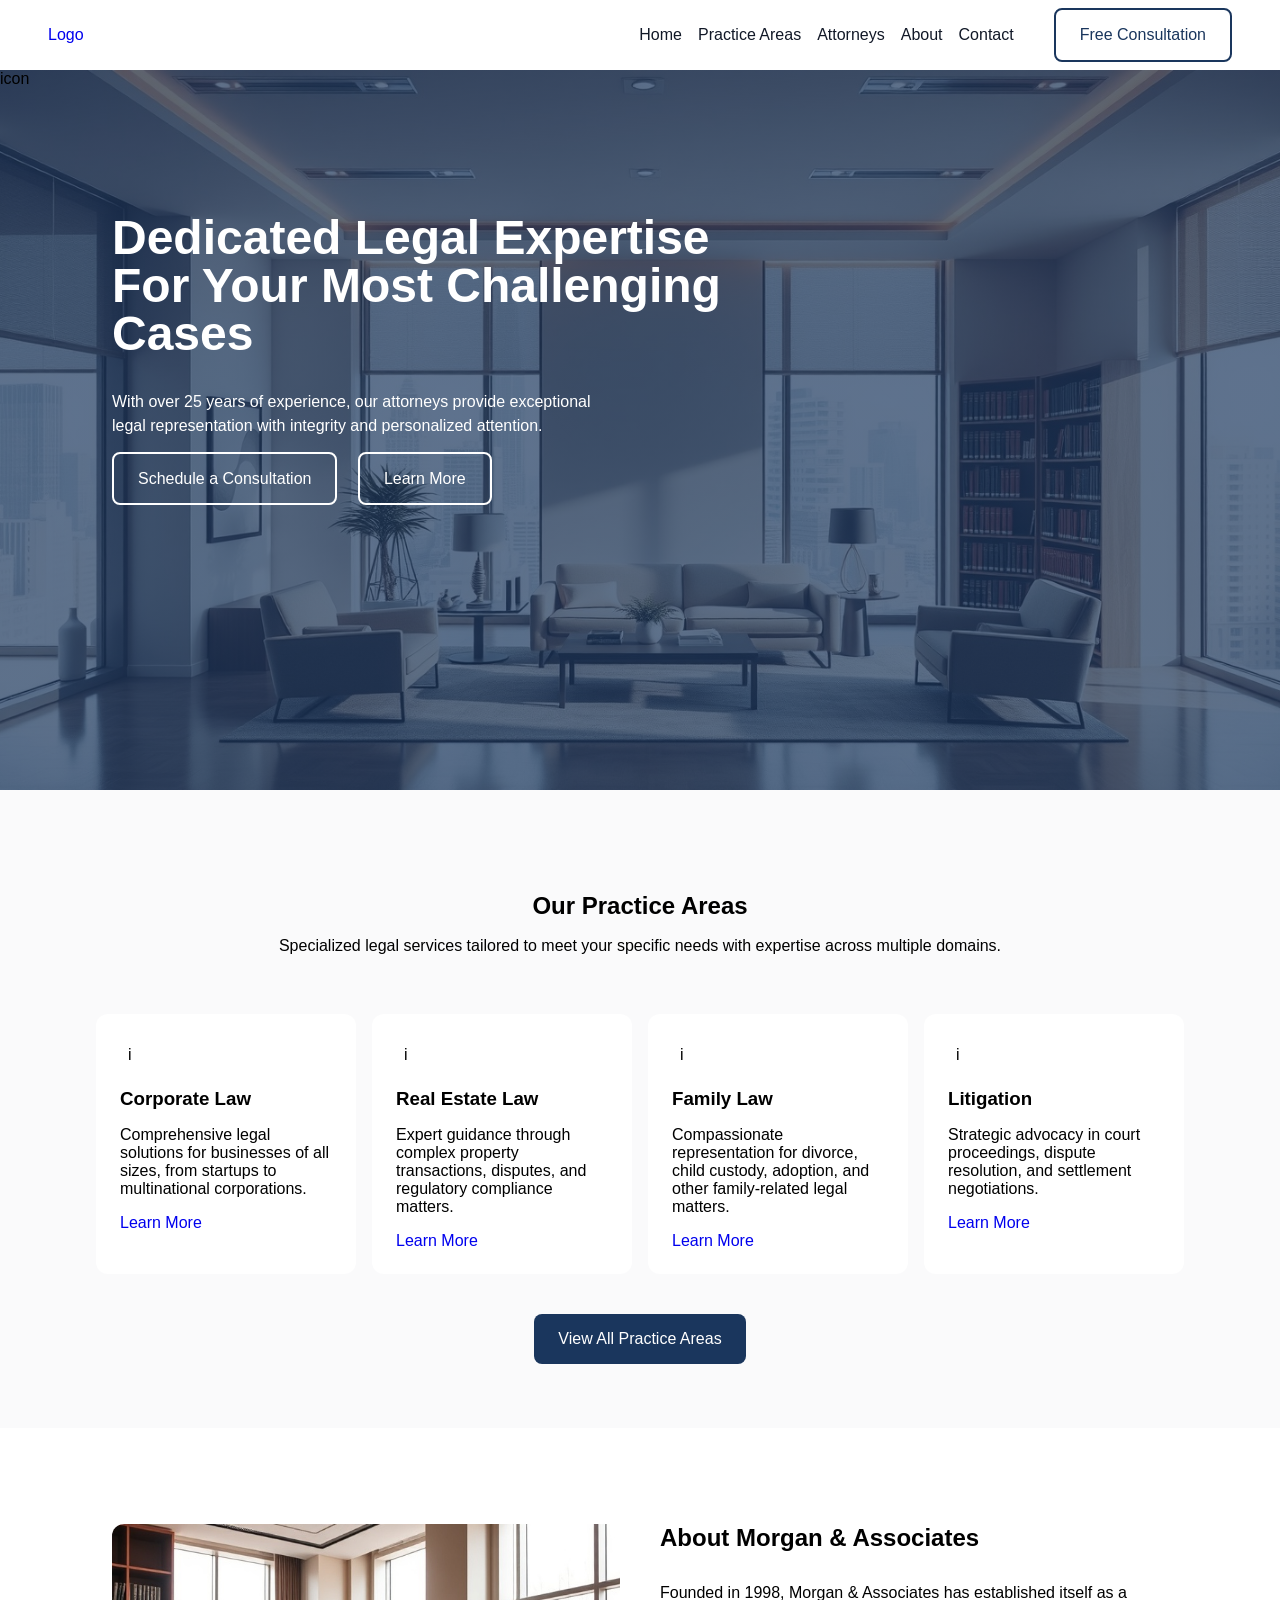
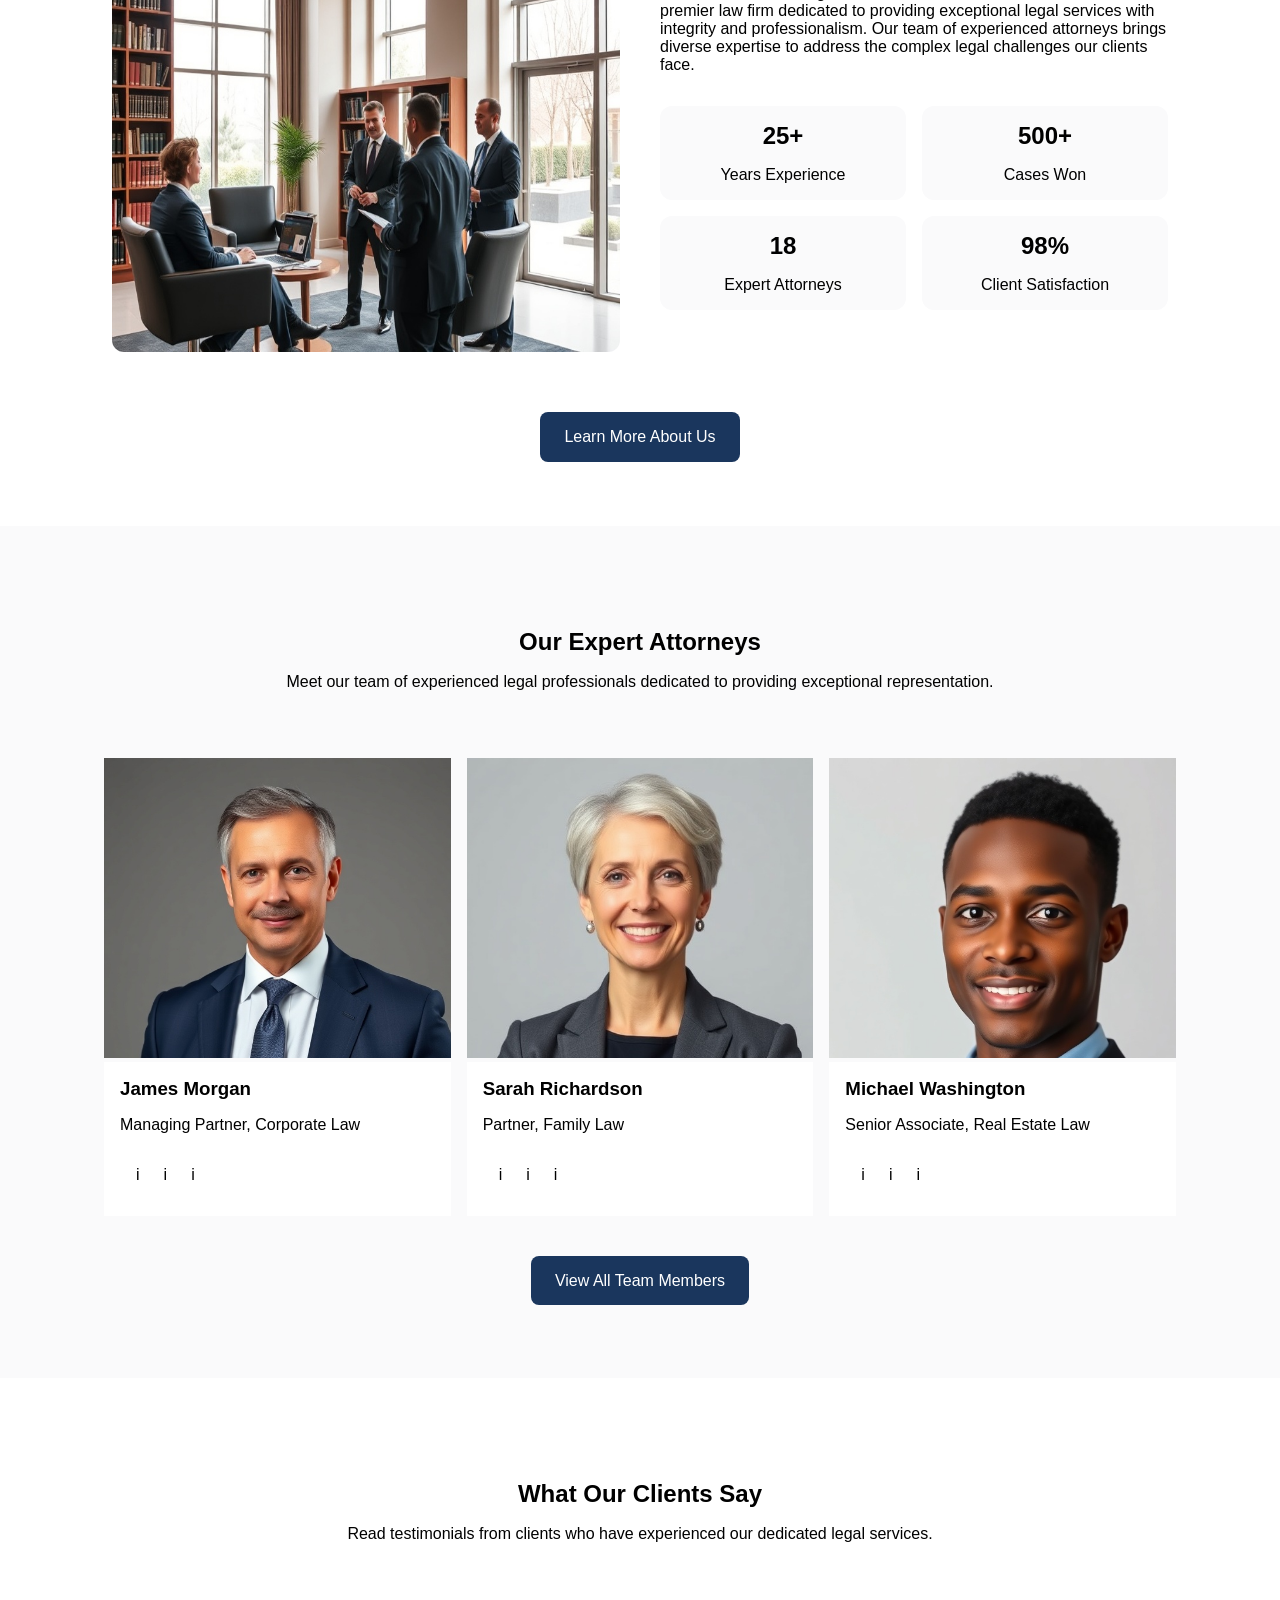
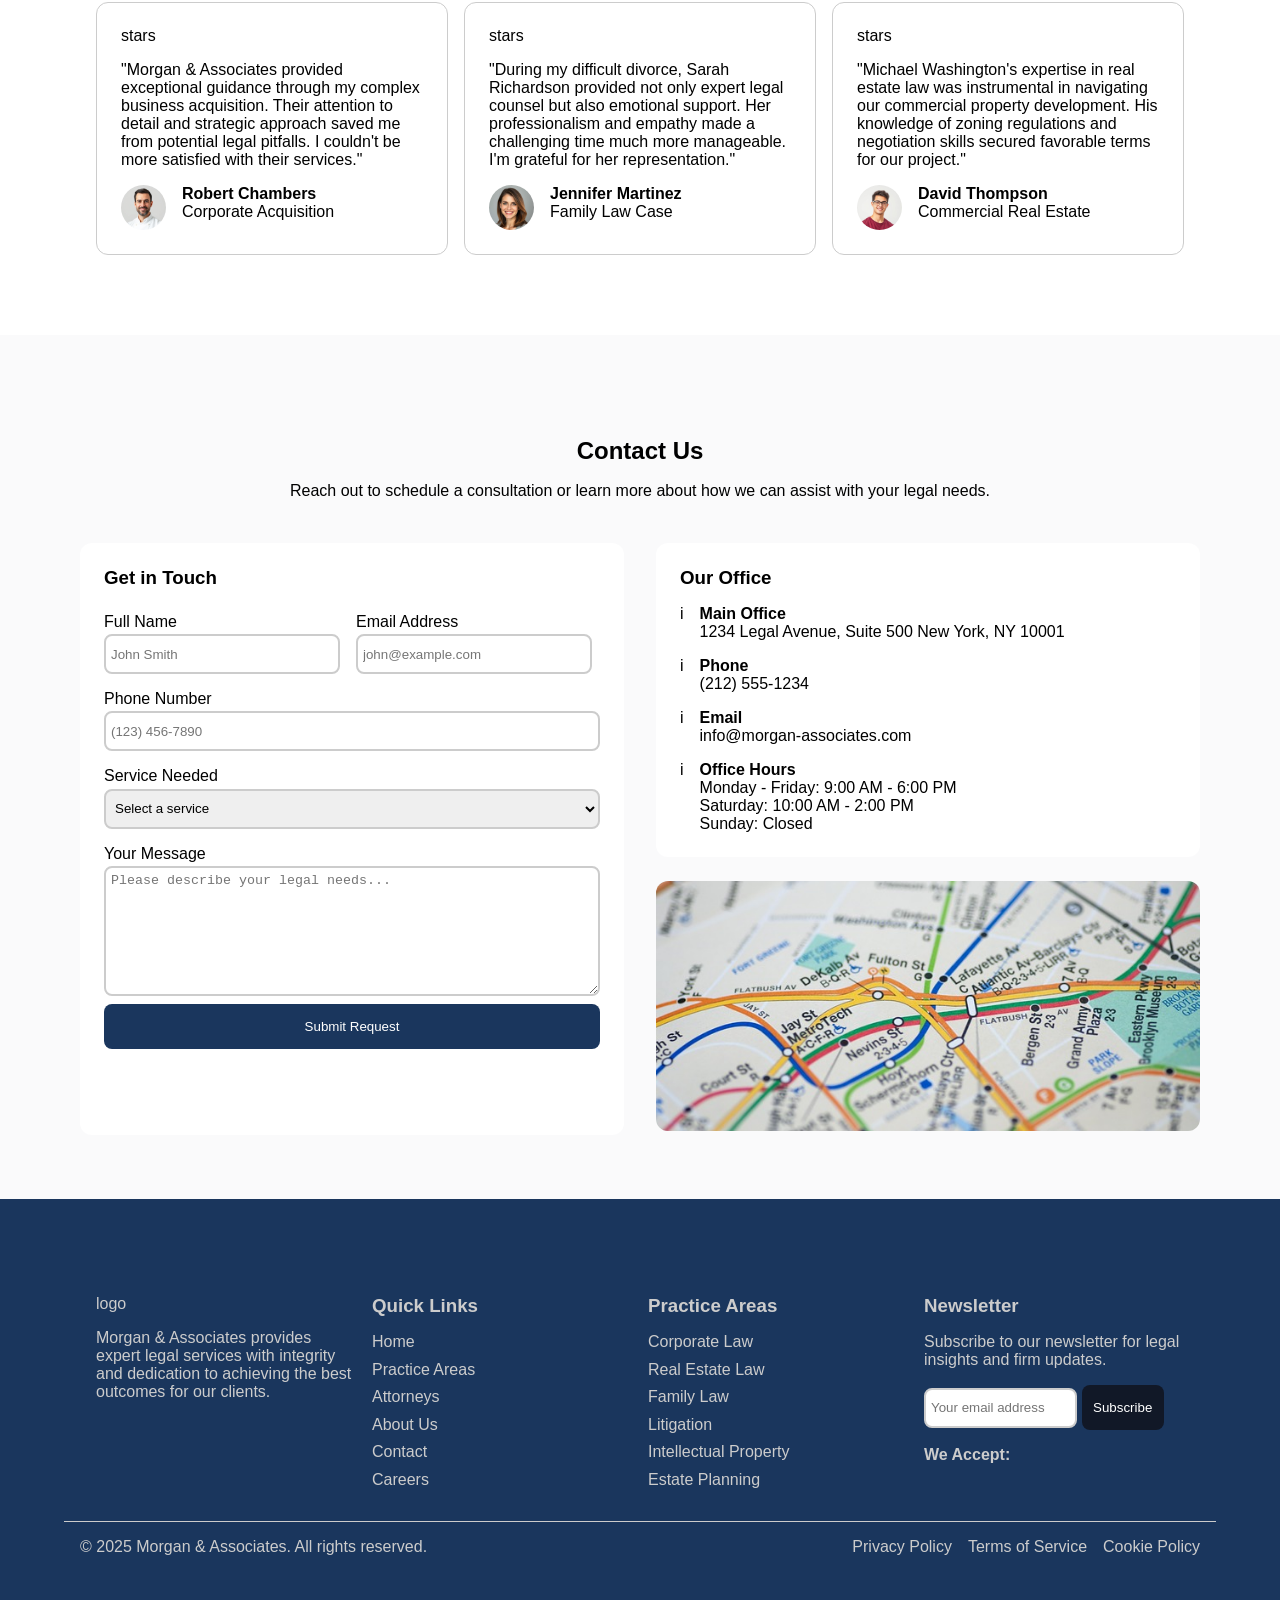
==== commit 2b709be5: "final commit" ====
--- a/index.html
+++ b/index.html
@@ -14,11 +14,11 @@
 
         <nav class="navlinks">
           <ul>
-            <li><a href="#">Home</a></li>
-            <li><a href="#">Practice Areas</a></li>
-            <li><a href="#">Attorneys</a></li>
-            <li><a href="#">About</a></li>
-            <li><a href="#">Contact</a></li>
+            <li><a href="#home">Home</a></li>
+            <li><a href="#practice">Practice Areas</a></li>
+            <li><a href="#attorney">Attorneys</a></li>
+            <li><a href="#about">About</a></li>
+            <li><a href="#contact">Contact</a></li>
           </ul>
           <a href="#" class="nav-cta">Free Consultation</a>
           <a href="#" class="menu">menu</a>
@@ -28,7 +28,7 @@
     <!-- Header End -->
 
     <!-- Hero Section -->
-    <section class="hero-section">
+    <section id="home" class="hero-section">
       <div class="hero-container">
         <div class="hero-content">
           <h1>
@@ -52,7 +52,7 @@
     <!-- Hero Section End -->
 
     <!-- Practice Areas -->
-    <section class="practice-area">
+    <section id="practice" class="practice-area">
       <div class="practice-area-container">
         <div class="practice-area-topber">
           <h2>Our Practice Areas</h2>
@@ -111,7 +111,7 @@
     <!-- Practice Areas End -->
 
     <!-- About Firm Preview -->
-    <section class="about-firm">
+    <section id="about" class="about-firm">
       <div class="about-firm-container">
         <div class="about-firm-grid">
           <!-- About Left Col -->
@@ -160,7 +160,7 @@
     <!-- About Firm Preview End -->
 
     <!-- Featured Attorneys -->
-    <section class="featured-attorney">
+    <section id="attorney" class="featured-attorney">
       <div class="featured-attorney-container">
         <div class="attorney-topber">
           <h2>Our Expert Attorneys</h2>
@@ -313,7 +313,7 @@
     <!-- Client Testimonials End -->
 
     <!-- Contact Section -->
-    <section class="contact-section">
+    <section id="contact" class="contact-section">
       <div class="contact-section-container">
         <div class="contact-topber">
           <h2>Contact Us</h2>
@@ -424,5 +424,74 @@
       </div>
     </section>
     <!-- Contact Section End -->
+
+    <!-- Footer -->
+    <section class="footer-section">
+      <div class="footer-container">
+        <div class="footer-grid">
+          <!-- Footer Item 1 -->
+          <div class="footer-items">
+            <a href="#">logo</a>
+            <p>
+              Morgan & Associates provides expert legal services with integrity
+              and dedication to achieving the best outcomes for our clients.
+            </p>
+            <div class="social-icon"></div>
+          </div>
+          <!-- Footer Item 2 -->
+          <div class="footer-items">
+            <h3>Quick Links</h3>
+            <ul>
+              <li><a href="#">Home</a></li>
+              <li><a href="#practice">Practice Areas</a></li>
+              <li><a href="#attorney">Attorneys</a></li>
+              <li><a href="#about">About Us</a></li>
+              <li><a href="#contacts">Contact</a></li>
+              <li><a href="#">Careers</a></li>
+            </ul>
+          </div>
+          <!-- Footer Item 3 -->
+          <div class="footer-items">
+            <h3>Practice Areas</h3>
+            <ul>
+              <li><a href="#">Corporate Law</a></li>
+              <li><a href="#">Real Estate Law</a></li>
+              <li><a href="#">Family Law</a></li>
+              <li><a href="#">Litigation</a></li>
+              <li><a href="#">Intellectual Property</a></li>
+              <li><a href="#">Estate Planning</a></li>
+            </ul>
+          </div>
+          <!-- Footer Item 4 -->
+          <div class="footer-items">
+            <h3>Newsletter</h3>
+            <p>
+              Subscribe to our newsletter for legal insights and firm updates.
+            </p>
+            <div class="subscribe-form">
+              <input
+                type="email"
+                name="email"
+                placeholder="Your email address"
+              />
+              <button type="submit">Subscribe</button>
+            </div>
+            <div class="payment">
+              <h4>We Accept:</h4>
+              <div class="payment-icon"></div>
+            </div>
+          </div>
+        </div>
+        <div class="lastber">
+          <p>© 2025 Morgan & Associates. All rights reserved.</p>
+          <ul>
+            <li><a href="#">Privacy Policy</a></li>
+            <li><a href="#">Terms of Service</a></li>
+            <li><a href="#">Cookie Policy</a></li>
+          </ul>
+        </div>
+      </div>
+    </section>
+    <!-- Footer End -->
   </body>
 </html>
--- a/style.css
+++ b/style.css
@@ -18,7 +18,6 @@
 
 body {
   font-family: "Montserrat", sans-serif;
-  color: #111827;
 }
 
 ul {
@@ -27,6 +26,10 @@
 
 a {
   text-decoration: none;
+}
+
+p {
+  /* font-weight: 400; */
 }
 
 /* Header */
@@ -61,9 +64,17 @@
 
 .nav-cta {
   padding: 1rem 1.5rem;
-  background: var(--accent-color--);
-  color: var(--primary-color--);
-  border-radius: var(--small-border-radius--);
+  background: transparent;
+  color: var(--accent-color--);
+  border: 2px solid var(--accent-color--);
+  border-radius: var(--small-border-radius--);
+  font-weight: 500;
+  transition: 1000ms ease-in-out;
+}
+
+.nav-cta:hover {
+  background: var(--accent-color--);
+  color: var(--primary-color--);
 }
 
 .navigation .menu {
@@ -71,7 +82,7 @@
 }
 /* Header End */
 
-/* Hero Sectio */
+/* Hero Section */
 
 .hero-section {
   background: linear-gradient(rgba(26, 54, 93, 0.7), rgba(26, 54, 93, 0.7)),
@@ -107,10 +118,18 @@
 
 .hero-btn a {
   padding: 1rem 1.5rem;
-  background: var(--primary-color--);
-  color: var(--accent-color--);
-  border-radius: var(--small-border-radius--);
-  font-weight: 500;
+  background: transparent;
+  border: 2px solid var(--primary-color--);
+  color: var(--primary-color--);
+  border-radius: var(--small-border-radius--);
+  font-weight: 500;
+  transition: 1000ms ease-in-out;
+}
+
+.hero-btn a:hover {
+  background: var(--accent-color--);
+  color: var(--primary-color--);
+  border: 2px solid var(--accent-color--);
 }
 
 .hero-btn .non-active {
@@ -118,6 +137,13 @@
   color: var(--primary-color--);
   border: 2px solid var(--primary-color--);
   margin-left: 1rem;
+  transition: 1000ms ease-in-out;
+}
+
+.hero-btn .non-active:hover {
+  background: var(--accent-color--);
+  color: var(--primary-color--);
+  border: 2px solid var(--accent-color--);
 }
 /* Hero Sectio End */
 
@@ -475,3 +501,71 @@
 }
 
 /* Contact Section End */
+
+/* Footer Section */
+
+.footer-section {
+  padding: 2rem;
+  background: var(--accent-color--);
+  color: #ccc;
+}
+
+.footer-container {
+  padding: 2rem;
+}
+
+.footer-container a {
+  color: #ccc;
+}
+
+.footer-grid {
+  display: grid;
+  gap: 1rem;
+  grid-template-columns: repeat(4, 1fr);
+  border-bottom: 1px solid #ccc;
+  padding: 2rem;
+}
+
+.footer-items {
+  display: flex;
+  gap: 1rem;
+  flex-direction: column;
+}
+
+.footer-items ul {
+  display: flex;
+  gap: 0.6rem;
+  flex-direction: column;
+}
+
+.footer-items input {
+  border: 2px solid #ccc;
+  width: 59%;
+  height: 40px;
+  padding-left: 5px;
+  border-radius: var(--small-border-radius--);
+  outline: 0;
+}
+
+.footer-items button {
+  height: 45px;
+  background: #111827;
+  color: var(--primary-color--);
+  border-radius: var(--small-border-radius--);
+  padding: 0.7rem;
+  font-weight: 500;
+  border: 0;
+}
+
+.lastber {
+  display: flex;
+  align-items: center;
+  justify-content: space-between;
+  padding: 1rem;
+}
+
+.lastber ul {
+  display: flex;
+  gap: 1rem;
+}
+/* Footer Section End */
